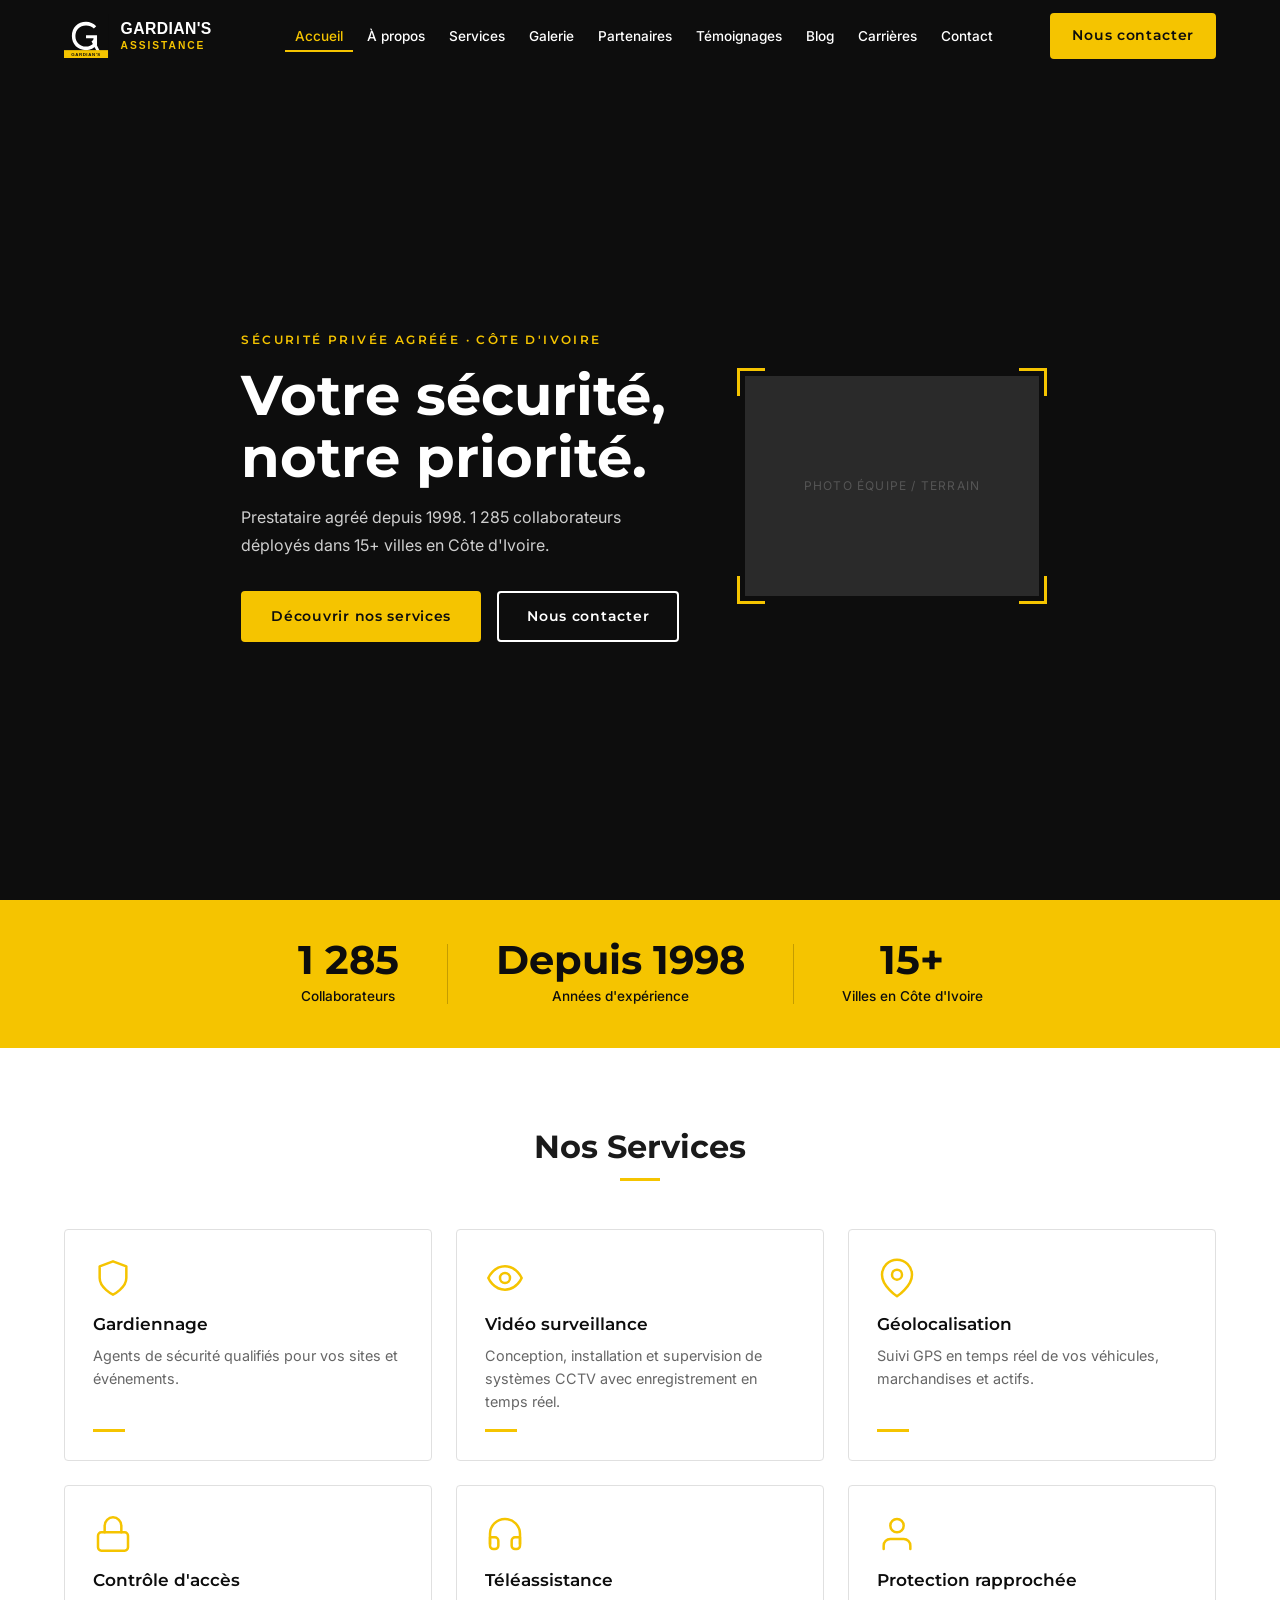
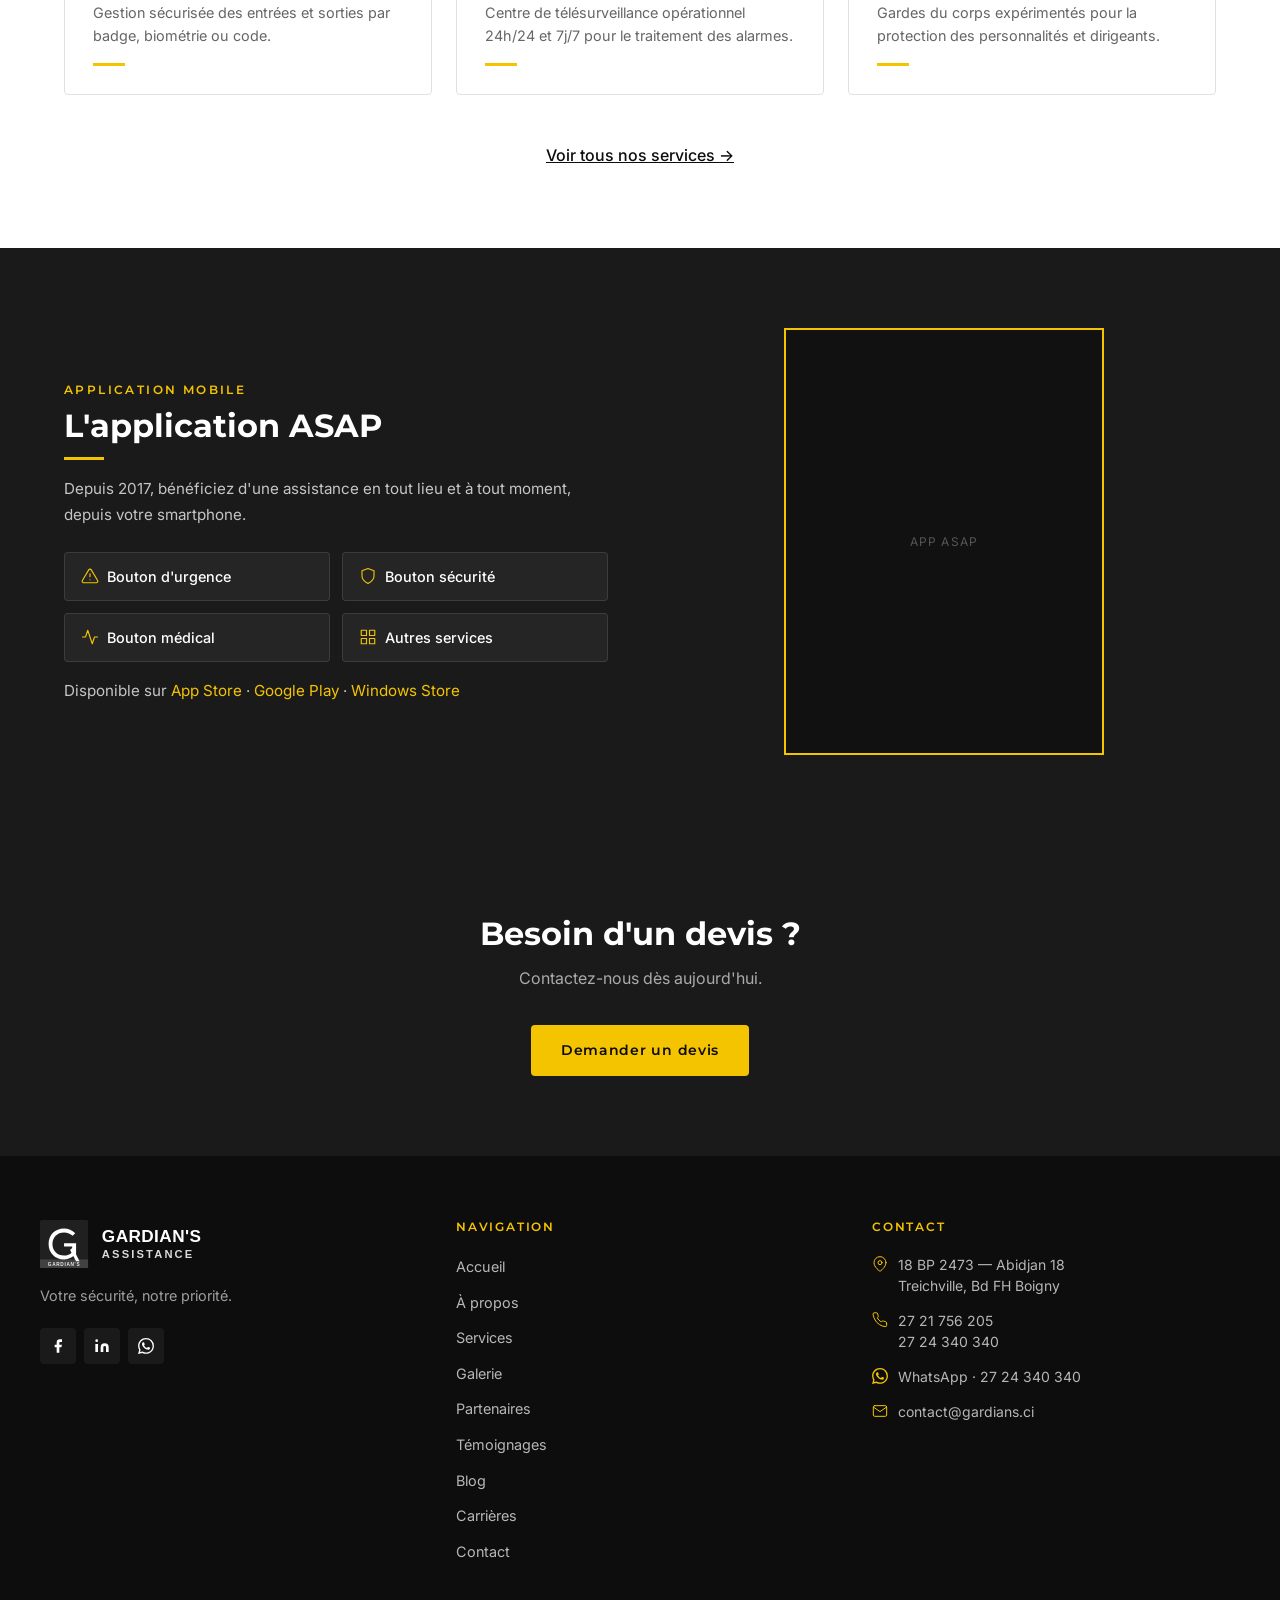
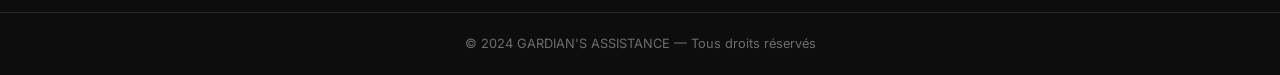
==== index.html @ d2e26247 "Initial build — site vitrine statique GARDIAN'S ASSISTANCE 10 pages HTML, 10 CSS, 3 JS, 2 SVG logos," ====
<!DOCTYPE html>
<html lang="fr">
<head>
  <meta charset="UTF-8">
  <meta name="viewport" content="width=device-width, initial-scale=1.0">
  <title>GARDIAN'S ASSISTANCE — Sécurité privée agréée en Côte d'Ivoire</title>
  <meta name="description" content="Prestataire de sécurité privée agréé depuis 1998. Gardiennage, vidéosurveillance, géolocalisation, contrôle d'accès. 1 285 agents dans 15+ villes.">
  <meta name="robots" content="index, follow">
  <meta name="author" content="GARDIAN'S ASSISTANCE">
  <meta name="theme-color" content="#0D0D0D">
  <link rel="canonical" href="https://gardians.ci/">
  <!-- Open Graph -->
  <meta property="og:type" content="website">
  <meta property="og:site_name" content="GARDIAN'S ASSISTANCE">
  <meta property="og:title" content="GARDIAN'S ASSISTANCE — Sécurité privée agréée en Côte d'Ivoire">
  <meta property="og:description" content="Prestataire de sécurité privée agréé depuis 1998. Gardiennage, vidéosurveillance, géolocalisation, contrôle d'accès. 1 285 agents dans 15+ villes.">
  <meta property="og:image" content="https://gardians.ci/images/og-image.jpg">
  <meta property="og:image:width" content="1200">
  <meta property="og:image:height" content="630">
  <meta property="og:locale" content="fr_CI">
  <meta property="og:url" content="https://gardians.ci/">
  <!-- Twitter Card -->
  <meta name="twitter:card" content="summary_large_image">
  <meta name="twitter:image" content="https://gardians.ci/images/og-image.jpg">
  <meta name="twitter:title" content="GARDIAN'S ASSISTANCE — Sécurité privée agréée en Côte d'Ivoire">
  <!-- Favicon -->
  <link rel="icon" type="image/svg+xml" href="images/logo/gardians-logo.svg">
  <!-- Google Fonts -->
  <link rel="preconnect" href="https://fonts.googleapis.com">
  <link rel="preconnect" href="https://fonts.gstatic.com" crossorigin>
  <link href="https://fonts.googleapis.com/css2?family=Montserrat:wght@600;700&family=Inter:wght@400;500&display=swap" rel="stylesheet">
  <!-- CSS -->
  <link rel="stylesheet" href="css/reset.css">
  <link rel="stylesheet" href="css/variables.css">
  <link rel="stylesheet" href="css/base.css">
  <link rel="stylesheet" href="css/components.css">
  <link rel="stylesheet" href="css/pages/home.css">
  <!-- Schema.org -->
  <script type="application/ld+json">
  {
    "@context": "https://schema.org",
    "@type": "LocalBusiness",
    "name": "GARDIAN'S ASSISTANCE",
    "description": "Prestataire de sécurité privée agréé en Côte d'Ivoire depuis 1998.",
    "url": "https://gardians.ci",
    "logo": "https://gardians.ci/images/logo/gardians-logo.svg",
    "foundingDate": "1998",
    "address": {
      "@type": "PostalAddress",
      "streetAddress": "Bd FH Boigny",
      "addressLocality": "Treichville, Abidjan",
      "addressRegion": "Abidjan",
      "postalCode": "18 BP 2473",
      "addressCountry": "CI"
    },
    "geo": {
      "@type": "GeoCoordinates",
      "latitude": 5.305833,
      "longitude": -4.016944
    },
    "telephone": ["+2252721756205", "+2252724340340"],
    "email": "contact@gardians.ci",
    "openingHoursSpecification": {
      "@type": "OpeningHoursSpecification",
      "dayOfWeek": ["Monday","Tuesday","Wednesday","Thursday","Friday","Saturday","Sunday"],
      "opens": "00:00",
      "closes": "23:59"
    },
    "numberOfEmployees": 1285,
    "areaServed": "Côte d'Ivoire"
  }
  </script>
</head>
<body>

  <!-- NAVIGATION -->
  <nav class="nav" id="main-nav" role="navigation" aria-label="Navigation principale">
    <div class="nav__container container">
      <a href="index.html" class="nav__brand">
        <img src="images/logo/gardians-logo.svg" alt="GARDIAN'S ASSISTANCE" class="nav__logo">
      </a>
      <button class="nav__toggle" id="nav-toggle" aria-label="Ouvrir le menu" aria-expanded="false" aria-controls="nav-menu">
        <span aria-hidden="true"></span>
        <span aria-hidden="true"></span>
        <span aria-hidden="true"></span>
      </button>
      <ul class="nav__menu" id="nav-menu" role="list">
        <li><a href="index.html">Accueil</a></li>
        <li><a href="a-propos.html">À propos</a></li>
        <li><a href="services.html">Services</a></li>
        <li><a href="galerie.html">Galerie</a></li>
        <li><a href="partenaires.html">Partenaires</a></li>
        <li><a href="temoignages.html">Témoignages</a></li>
        <li><a href="blog.html">Blog</a></li>
        <li><a href="carrieres.html">Carrières</a></li>
        <li><a href="contact.html">Contact</a></li>
      </ul>
      <a href="contact.html" class="btn btn--primary nav__cta">Nous contacter</a>
    </div>
  </nav>

  <main>

    <!-- HERO -->
    <section class="hero">
      <div class="container hero__inner">
        <!-- Left column -->
        <div class="hero__content">
          <span class="hero__badge">SÉCURITÉ PRIVÉE AGRÉÉE · CÔTE D'IVOIRE</span>
          <h1 class="hero__title">Votre sécurité,<br>notre priorité.</h1>
          <p class="hero__sub">Prestataire agréé depuis 1998. 1 285 collaborateurs déployés dans 15+ villes en Côte d'Ivoire.</p>
          <div class="hero__ctas">
            <a href="services.html" class="btn btn--primary">Découvrir nos services</a>
            <a href="contact.html" class="btn btn--outline">Nous contacter</a>
          </div>
        </div>
        <!-- Right column: image with L-corner frame -->
        <div class="hero__image-frame">
          <span class="corner-tr" aria-hidden="true"></span>
          <span class="corner-bl" aria-hidden="true"></span>
          <!-- AI-generated, to be reviewed by client -->
          <div class="hero__image-placeholder img-placeholder" role="img" aria-label="Photo équipe GARDIAN'S ASSISTANCE">PHOTO ÉQUIPE / TERRAIN</div>
        </div>
      </div>
    </section>

    <!-- STATS BAR -->
    <section class="stats-bar" aria-label="Chiffres clés">
      <div class="container stats-bar__inner">
        <div class="stat-item">
          <span class="stat-item__number">1 285</span>
          <span class="stat-item__label">Collaborateurs</span>
        </div>
        <div class="stat-item__separator" aria-hidden="true"></div>
        <div class="stat-item">
          <span class="stat-item__number">Depuis 1998</span>
          <span class="stat-item__label">Années d'expérience</span>
        </div>
        <div class="stat-item__separator" aria-hidden="true"></div>
        <div class="stat-item">
          <span class="stat-item__number">15+</span>
          <span class="stat-item__label">Villes en Côte d'Ivoire</span>
        </div>
      </div>
    </section>

    <!-- NOS SERVICES -->
    <section class="section-services">
      <div class="container">
        <div class="section-services__header">
          <h2>Nos Services</h2>
          <div class="section-underline section-underline--center" aria-hidden="true"></div>
        </div>
        <div class="services-grid">

          <article class="service-card">
            <div class="service-card__icon" aria-hidden="true">
              <svg viewBox="0 0 24 24" fill="none" stroke="currentColor" stroke-width="1.5" stroke-linecap="round" stroke-linejoin="round">
                <path d="M12 22s8-4 8-10V5l-8-3-8 3v7c0 6 8 10 8 10z"/>
              </svg>
            </div>
            <h3>Gardiennage</h3>
            <p>Agents de sécurité qualifiés pour vos sites et événements.</p>
            <div class="service-card__underline" aria-hidden="true"></div>
          </article>

          <article class="service-card">
            <div class="service-card__icon" aria-hidden="true">
              <svg viewBox="0 0 24 24" fill="none" stroke="currentColor" stroke-width="1.5" stroke-linecap="round" stroke-linejoin="round">
                <circle cx="12" cy="12" r="3"/>
                <path d="M2 12s3-7 10-7 10 7 10 7-3 7-10 7-10-7-10-7z"/>
              </svg>
            </div>
            <h3>Vidéo surveillance</h3>
            <p>Conception, installation et supervision de systèmes CCTV avec enregistrement en temps réel.</p>
            <div class="service-card__underline" aria-hidden="true"></div>
          </article>

          <article class="service-card">
            <div class="service-card__icon" aria-hidden="true">
              <svg viewBox="0 0 24 24" fill="none" stroke="currentColor" stroke-width="1.5" stroke-linecap="round" stroke-linejoin="round">
                <path d="M21 10c0 7-9 13-9 13s-9-6-9-13a9 9 0 1 1 18 0z"/>
                <circle cx="12" cy="10" r="3"/>
              </svg>
            </div>
            <h3>Géolocalisation</h3>
            <p>Suivi GPS en temps réel de vos véhicules, marchandises et actifs.</p>
            <div class="service-card__underline" aria-hidden="true"></div>
          </article>

          <article class="service-card">
            <div class="service-card__icon" aria-hidden="true">
              <svg viewBox="0 0 24 24" fill="none" stroke="currentColor" stroke-width="1.5" stroke-linecap="round" stroke-linejoin="round">
                <rect x="3" y="11" width="18" height="11" rx="2" ry="2"/>
                <path d="M7 11V7a5 5 0 0 1 10 0v4"/>
              </svg>
            </div>
            <h3>Contrôle d'accès</h3>
            <p>Gestion sécurisée des entrées et sorties par badge, biométrie ou code.</p>
            <div class="service-card__underline" aria-hidden="true"></div>
          </article>

          <article class="service-card">
            <div class="service-card__icon" aria-hidden="true">
              <svg viewBox="0 0 24 24" fill="none" stroke="currentColor" stroke-width="1.5" stroke-linecap="round" stroke-linejoin="round">
                <path d="M3 18v-6a9 9 0 0 1 18 0v6"/>
                <path d="M21 19a2 2 0 0 1-2 2h-1a2 2 0 0 1-2-2v-3a2 2 0 0 1 2-2h3zM3 19a2 2 0 0 0 2 2h1a2 2 0 0 0 2-2v-3a2 2 0 0 0-2-2H3z"/>
              </svg>
            </div>
            <h3>Téléassistance</h3>
            <p>Centre de télésurveillance opérationnel 24h/24 et 7j/7 pour le traitement des alarmes.</p>
            <div class="service-card__underline" aria-hidden="true"></div>
          </article>

          <article class="service-card">
            <div class="service-card__icon" aria-hidden="true">
              <svg viewBox="0 0 24 24" fill="none" stroke="currentColor" stroke-width="1.5" stroke-linecap="round" stroke-linejoin="round">
                <path d="M20 21v-2a4 4 0 0 0-4-4H8a4 4 0 0 0-4 4v2"/>
                <circle cx="12" cy="7" r="4"/>
              </svg>
            </div>
            <h3>Protection rapprochée</h3>
            <p>Gardes du corps expérimentés pour la protection des personnalités et dirigeants.</p>
            <div class="service-card__underline" aria-hidden="true"></div>
          </article>

        </div>
        <div class="text-center" style="margin-top: 48px;">
          <a href="services.html" class="link-arrow">Voir tous nos services →</a>
        </div>
      </div>
    </section>

    <!-- APPLICATION ASAP -->
    <section class="section-asap">
      <div class="container section-asap__inner">
        <!-- Left: content -->
        <div class="section-asap__content">
          <span class="section-label">APPLICATION MOBILE</span>
          <h2>L'application ASAP</h2>
          <div class="section-underline" aria-hidden="true"></div>
          <p>Depuis 2017, bénéficiez d'une assistance en tout lieu et à tout moment, depuis votre smartphone.</p>
          <div class="asap-features">
            <div class="asap-feature">
              <span class="asap-feature__icon" aria-hidden="true">
                <svg viewBox="0 0 24 24" fill="none" stroke="currentColor" stroke-width="1.5" stroke-linecap="round" stroke-linejoin="round"><path d="M10.29 3.86L1.82 18a2 2 0 0 0 1.71 3h16.94a2 2 0 0 0 1.71-3L13.71 3.86a2 2 0 0 0-3.42 0z"/><line x1="12" y1="9" x2="12" y2="13"/><line x1="12" y1="17" x2="12.01" y2="17"/></svg>
              </span>
              Bouton d'urgence
            </div>
            <div class="asap-feature">
              <span class="asap-feature__icon" aria-hidden="true">
                <svg viewBox="0 0 24 24" fill="none" stroke="currentColor" stroke-width="1.5" stroke-linecap="round" stroke-linejoin="round"><path d="M12 22s8-4 8-10V5l-8-3-8 3v7c0 6 8 10 8 10z"/></svg>
              </span>
              Bouton sécurité
            </div>
            <div class="asap-feature">
              <span class="asap-feature__icon" aria-hidden="true">
                <svg viewBox="0 0 24 24" fill="none" stroke="currentColor" stroke-width="1.5" stroke-linecap="round" stroke-linejoin="round"><polyline points="22 12 18 12 15 21 9 3 6 12 2 12"/></svg>
              </span>
              Bouton médical
            </div>
            <div class="asap-feature">
              <span class="asap-feature__icon" aria-hidden="true">
                <svg viewBox="0 0 24 24" fill="none" stroke="currentColor" stroke-width="1.5" stroke-linecap="round" stroke-linejoin="round"><rect x="3" y="3" width="7" height="7"/><rect x="14" y="3" width="7" height="7"/><rect x="14" y="14" width="7" height="7"/><rect x="3" y="14" width="7" height="7"/></svg>
              </span>
              Autres services
            </div>
          </div>
          <!-- TODO: URLs App Store / Google Play / Windows Store à fournir -->
          <p class="asap-stores">
            Disponible sur
            <a href="#">App Store</a> ·
            <a href="#">Google Play</a> ·
            <a href="#">Windows Store</a>
          </p>
        </div>
        <!-- Right: image -->
        <div class="asap-image-wrapper">
          <!-- AI-generated, to be reviewed by client -->
          <div class="asap-image-placeholder" role="img" aria-label="Application mobile ASAP">APP ASAP</div>
        </div>
      </div>
    </section>

    <!-- CTA BANNER -->
    <section class="cta-banner">
      <div class="container cta-banner__content">
        <h2>Besoin d'un devis ?</h2>
        <p>Contactez-nous dès aujourd'hui.</p>
        <a href="contact.html" class="btn btn--primary">Demander un devis</a>
      </div>
    </section>

  </main>

  <!-- FOOTER -->
  <footer class="footer">
    <div class="footer__main container">
      <!-- Col 1: Brand -->
      <div class="footer__brand">
        <img src="images/logo/gardians-logo-white.svg" alt="GARDIAN'S ASSISTANCE" loading="lazy">
        <p>Votre sécurité, notre priorité.</p>
        <!-- TODO: URLs Facebook et LinkedIn à fournir — actuellement href="#" -->
        <div class="footer__socials">
          <a href="https://www.facebook.com/gardiansassistance.officiel/" aria-label="Facebook" class="footer__social-link" target="_blank" rel="noopener noreferrer">
            <svg width="16" height="16" viewBox="0 0 24 24" fill="currentColor" aria-hidden="true"><path d="M18 2h-3a5 5 0 0 0-5 5v3H7v4h3v8h4v-8h3l1-4h-4V7a1 1 0 0 1 1-1h3z"/></svg>
          </a>
          <a href="https://www.linkedin.com/company/gardian-s-assistance/" aria-label="LinkedIn" class="footer__social-link" target="_blank" rel="noopener noreferrer">
            <svg width="16" height="16" viewBox="0 0 24 24" fill="currentColor" aria-hidden="true"><path d="M16 8a6 6 0 0 1 6 6v7h-4v-7a2 2 0 0 0-2-2 2 2 0 0 0-2 2v7h-4v-7a6 6 0 0 1 6-6zM2 9h4v12H2z"/><circle cx="4" cy="4" r="2"/></svg>
          </a>
          <a href="https://wa.me/2252724340340" aria-label="WhatsApp" class="footer__social-link">
            <svg width="16" height="16" viewBox="0 0 24 24" fill="currentColor" aria-hidden="true"><path d="M17.472 14.382c-.297-.149-1.758-.867-2.03-.967-.273-.099-.471-.148-.67.15-.197.297-.767.966-.94 1.164-.173.199-.347.223-.644.075-.297-.15-1.255-.463-2.39-1.475-.883-.788-1.48-1.761-1.653-2.059-.173-.297-.018-.458.13-.606.134-.133.298-.347.446-.52.149-.174.198-.298.298-.497.099-.198.05-.371-.025-.52-.075-.149-.669-1.612-.916-2.207-.242-.579-.487-.5-.669-.51-.173-.008-.371-.01-.57-.01-.198 0-.52.074-.792.372-.272.297-1.04 1.016-1.04 2.479 0 1.462 1.065 2.875 1.213 3.074.149.198 2.096 3.2 5.077 4.487.709.306 1.262.489 1.694.625.712.227 1.36.195 1.871.118.571-.085 1.758-.719 2.006-1.413.248-.694.248-1.289.173-1.413-.074-.124-.272-.198-.57-.347m-5.421 7.403h-.004a9.87 9.87 0 0 1-5.031-1.378l-.361-.214-3.741.982.998-3.648-.235-.374a9.86 9.86 0 0 1-1.51-5.26c.001-5.45 4.436-9.884 9.888-9.884 2.64 0 5.122 1.03 6.988 2.898a9.825 9.825 0 0 1 2.893 6.994c-.003 5.45-4.437 9.884-9.885 9.884m8.413-18.297A11.815 11.815 0 0 0 12.05 0C5.495 0 .16 5.335.157 11.892c0 2.096.547 4.142 1.588 5.945L.057 24l6.305-1.654a11.882 11.882 0 0 0 5.683 1.448h.005c6.554 0 11.89-5.335 11.893-11.893a11.821 11.821 0 0 0-3.48-8.413z"/></svg>
          </a>
        </div>
      </div>

      <!-- Col 2: Navigation -->
      <nav class="footer__nav" aria-label="Navigation footer">
        <h3 class="footer__heading">NAVIGATION</h3>
        <ul role="list">
          <li><a href="index.html">Accueil</a></li>
          <li><a href="a-propos.html">À propos</a></li>
          <li><a href="services.html">Services</a></li>
          <li><a href="galerie.html">Galerie</a></li>
          <li><a href="partenaires.html">Partenaires</a></li>
          <li><a href="temoignages.html">Témoignages</a></li>
          <li><a href="blog.html">Blog</a></li>
          <li><a href="carrieres.html">Carrières</a></li>
          <li><a href="contact.html">Contact</a></li>
        </ul>
      </nav>

      <!-- Col 3: Contact -->
      <div class="footer__contact">
        <h3 class="footer__heading">CONTACT</h3>
        <ul role="list">
          <li>
            <svg viewBox="0 0 24 24" fill="none" stroke="currentColor" stroke-width="1.5" stroke-linecap="round" stroke-linejoin="round" aria-hidden="true"><path d="M21 10c0 7-9 13-9 13s-9-6-9-13a9 9 0 1 1 18 0z"/><circle cx="12" cy="10" r="3"/></svg>
            <span>18 BP 2473 — Abidjan 18<br>Treichville, Bd FH Boigny</span>
          </li>
          <li>
            <svg viewBox="0 0 24 24" fill="none" stroke="currentColor" stroke-width="1.5" stroke-linecap="round" stroke-linejoin="round" aria-hidden="true"><path d="M22 16.92v3a2 2 0 0 1-2.18 2 19.79 19.79 0 0 1-8.63-3.07A19.5 19.5 0 0 1 4.69 12 19.79 19.79 0 0 1 1.61 3.41 2 2 0 0 1 3.6 1.21h3a2 2 0 0 1 2 1.72 12.84 12.84 0 0 0 .7 2.81 2 2 0 0 1-.45 2.11L7.91 8.91a16 16 0 0 0 6 6l.92-.92a2 2 0 0 1 2.11-.45 12.84 12.84 0 0 0 2.81.7A2 2 0 0 1 21.72 16.92z"/></svg>
            <span><a href="tel:+2252721756205">27 21 756 205</a><br><a href="tel:+2252724340340">27 24 340 340</a></span>
          </li>
          <li>
            <svg viewBox="0 0 24 24" fill="currentColor" aria-hidden="true"><path d="M17.472 14.382c-.297-.149-1.758-.867-2.03-.967-.273-.099-.471-.148-.67.15-.197.297-.767.966-.94 1.164-.173.199-.347.223-.644.075-.297-.15-1.255-.463-2.39-1.475-.883-.788-1.48-1.761-1.653-2.059-.173-.297-.018-.458.13-.606.134-.133.298-.347.446-.52.149-.174.198-.298.298-.497.099-.198.05-.371-.025-.52-.075-.149-.669-1.612-.916-2.207-.242-.579-.487-.5-.669-.51-.173-.008-.371-.01-.57-.01-.198 0-.52.074-.792.372-.272.297-1.04 1.016-1.04 2.479 0 1.462 1.065 2.875 1.213 3.074.149.198 2.096 3.2 5.077 4.487.709.306 1.262.489 1.694.625.712.227 1.36.195 1.871.118.571-.085 1.758-.719 2.006-1.413.248-.694.248-1.289.173-1.413-.074-.124-.272-.198-.57-.347m-5.421 7.403h-.004a9.87 9.87 0 0 1-5.031-1.378l-.361-.214-3.741.982.998-3.648-.235-.374a9.86 9.86 0 0 1-1.51-5.26c.001-5.45 4.436-9.884 9.888-9.884 2.64 0 5.122 1.03 6.988 2.898a9.825 9.825 0 0 1 2.893 6.994c-.003 5.45-4.437 9.884-9.885 9.884m8.413-18.297A11.815 11.815 0 0 0 12.05 0C5.495 0 .16 5.335.157 11.892c0 2.096.547 4.142 1.588 5.945L.057 24l6.305-1.654a11.882 11.882 0 0 0 5.683 1.448h.005c6.554 0 11.89-5.335 11.893-11.893a11.821 11.821 0 0 0-3.48-8.413z"/></svg>
            <span><a href="https://wa.me/2252724340340">WhatsApp · 27 24 340 340</a></span>
          </li>
          <li>
            <svg viewBox="0 0 24 24" fill="none" stroke="currentColor" stroke-width="1.5" stroke-linecap="round" stroke-linejoin="round" aria-hidden="true"><path d="M4 4h16c1.1 0 2 .9 2 2v12c0 1.1-.9 2-2 2H4c-1.1 0-2-.9-2-2V6c0-1.1.9-2 2-2z"/><polyline points="22,6 12,13 2,6"/></svg>
            <span><a href="mailto:contact@gardians.ci">contact@gardians.ci</a></span>
          </li>
        </ul>
      </div>
    </div>
    <div class="footer__bottom">
      <p>© 2024 GARDIAN'S ASSISTANCE — Tous droits réservés</p>
    </div>
  </footer>

  <script src="js/nav.js"></script>
</body>
</html>
---- css/variables.css ----
:root {
  /* Colors */
  --color-black:      #0D0D0D;
  --color-dark:       #1A1A1A;
  --color-yellow:     #F5C400;
  --color-white:      #FFFFFF;
  --color-gray-light: #F5F5F5;
  --color-gray-mid:   #E0E0E0;
  --color-text-body:  #1A1A1A;
  --color-text-muted: #666666;

  /* Typography */
  --font-heading: 'Montserrat', sans-serif;
  --font-body:    'Inter', sans-serif;

  /* Spacing & layout */
  --radius:          4px;
  --transition:      0.2s ease;
  --underline-yellow: 3px solid var(--color-yellow);
  --spacing-section: 80px;
  --container-max:   1200px;
  --container-pad:   24px;

  /* Breakpoints (reference only — use in media queries) */
  --bp-sm: 480px;
  --bp-md: 768px;
  --bp-lg: 1024px;
  --bp-xl: 1280px;
}
---- css/base.css ----
/* Base — typography, global elements, utilities */

html {
  scroll-behavior: smooth;
}

body {
  font-family: var(--font-body);
  font-size: 16px;
  color: var(--color-text-body);
  background: var(--color-white);
  line-height: 1.6;
  -webkit-font-smoothing: antialiased;
  -moz-osx-font-smoothing: grayscale;
}

/* Container */
.container {
  max-width: var(--container-max);
  margin-left: auto;
  margin-right: auto;
  padding-left: var(--container-pad);
  padding-right: var(--container-pad);
}

/* Headings */
h1, h2, h3, h4, h5, h6 {
  font-family: var(--font-heading);
  line-height: 1.2;
  color: var(--color-text-body);
}

h1 { font-size: 2.5rem; font-weight: 700; }
h2 { font-size: 2rem;   font-weight: 700; }
h3 { font-size: 1.25rem; font-weight: 600; }
h4 { font-size: 1rem;   font-weight: 600; }

p { line-height: 1.7; }

strong { font-weight: 600; }

/* Section underline decorator */
.section-underline {
  width: 40px;
  height: 3px;
  background: var(--color-yellow);
  margin-top: 12px;
}

.section-underline--center {
  margin-left: auto;
  margin-right: auto;
}

/* Section label (badge text above H2) */
.section-label {
  color: var(--color-yellow);
  font-family: var(--font-heading);
  font-weight: 600;
  font-size: 0.75rem;
  letter-spacing: 0.2em;
  text-transform: uppercase;
  display: block;
  margin-bottom: 8px;
}

/* Utility: text alignment */
.text-center { text-align: center; }

/* Utility: visually hidden */
.sr-only {
  position: absolute;
  width: 1px;
  height: 1px;
  padding: 0;
  margin: -1px;
  overflow: hidden;
  clip: rect(0, 0, 0, 0);
  white-space: nowrap;
  border: 0;
}

/* Focus ring */
:focus-visible {
  outline: 2px solid var(--color-yellow);
  outline-offset: 2px;
}

/* Link arrow utility */
.link-arrow {
  font-family: var(--font-body);
  font-weight: 500;
  color: var(--color-black);
  text-decoration: underline;
  transition: color var(--transition);
  display: inline-block;
}

.link-arrow:hover { color: var(--color-yellow); }

/* Image placeholder */
.img-placeholder {
  background: var(--color-dark);
  display: flex;
  align-items: center;
  justify-content: center;
  color: #555;
  font-family: var(--font-body);
  font-size: 0.75rem;
  letter-spacing: 0.1em;
  text-transform: uppercase;
  width: 100%;
}

/* Breadcrumb */
.breadcrumb {
  display: flex;
  align-items: center;
  gap: 6px;
  font-size: 0.85rem;
  margin-bottom: 20px;
  flex-wrap: wrap;
}

.breadcrumb a {
  color: var(--color-yellow);
  transition: opacity var(--transition);
}

.breadcrumb a:hover { opacity: 0.8; }

.breadcrumb span[aria-current="page"] {
  color: var(--color-white);
}

.breadcrumb span[aria-hidden="true"] {
  color: var(--color-text-muted);
}
---- css/components.css ----
/* Components — nav, footer, buttons, cards, forms, page-hero, CTA banner */

/* ============================================================
   BUTTONS
   ============================================================ */
.btn {
  display: inline-block;
  font-family: var(--font-heading);
  font-weight: 600;
  font-size: 0.9rem;
  letter-spacing: 0.05em;
  padding: 12px 28px;
  border-radius: var(--radius);
  transition: var(--transition);
  cursor: pointer;
  text-decoration: none;
  border: 2px solid transparent;
  text-align: center;
}

.btn--primary {
  background: var(--color-yellow);
  color: var(--color-black);
  border-color: var(--color-yellow);
}

.btn--primary:hover {
  background: #D4AA00;
  border-color: #D4AA00;
}

.btn--outline {
  background: transparent;
  color: var(--color-white);
  border-color: var(--color-white);
}

.btn--outline:hover {
  background: var(--color-white);
  color: var(--color-black);
}

.btn--full {
  width: 100%;
  display: block;
}

/* ============================================================
   NAVIGATION
   ============================================================ */
.nav {
  position: fixed;
  top: 0;
  left: 0;
  right: 0;
  z-index: 1000;
  background: transparent;
  transition: background var(--transition), box-shadow var(--transition);
}

.nav--scrolled {
  background: var(--color-black);
  box-shadow: 0 2px 12px rgba(0, 0, 0, 0.4);
}

.nav__container {
  display: flex;
  align-items: center;
  justify-content: space-between;
  height: 72px;
  gap: 24px;
}

.nav__brand {
  flex-shrink: 0;
  display: flex;
  align-items: center;
}

.nav__logo {
  height: 44px;
  width: auto;
}

.nav__menu {
  display: flex;
  align-items: center;
  gap: 4px;
  flex: 1;
  justify-content: center;
}

.nav__menu li a {
  font-family: var(--font-body);
  font-size: 0.85rem;
  font-weight: 500;
  color: var(--color-white);
  padding: 6px 10px;
  border-bottom: 2px solid transparent;
  transition: color var(--transition), border-color var(--transition);
  white-space: nowrap;
}

.nav__menu li a:hover,
.nav__menu li a.active {
  color: var(--color-yellow);
  border-bottom-color: var(--color-yellow);
}

.nav__cta {
  flex-shrink: 0;
  font-size: 0.85rem;
  padding: 10px 20px;
}

/* Hamburger toggle */
.nav__toggle {
  display: none;
  flex-direction: column;
  justify-content: center;
  align-items: center;
  gap: 5px;
  width: 40px;
  height: 40px;
  background: transparent;
  border: none;
  cursor: pointer;
  padding: 4px;
}

.nav__toggle span {
  display: block;
  width: 24px;
  height: 2px;
  background: var(--color-white);
  border-radius: 2px;
  transition: transform var(--transition), opacity var(--transition);
}

.nav__toggle[aria-expanded="true"] span:nth-child(1) {
  transform: translateY(7px) rotate(45deg);
}

.nav__toggle[aria-expanded="true"] span:nth-child(2) {
  opacity: 0;
}

.nav__toggle[aria-expanded="true"] span:nth-child(3) {
  transform: translateY(-7px) rotate(-45deg);
}

/* Mobile nav */
@media (max-width: 767px) {
  .nav__toggle { display: flex; }

  .nav__menu {
    position: fixed;
    top: 72px;
    left: 0;
    right: 0;
    bottom: 0;
    background: var(--color-black);
    flex-direction: column;
    align-items: flex-start;
    justify-content: flex-start;
    padding: 32px 24px;
    gap: 0;
    transform: translateX(-100%);
    transition: transform 0.3s ease;
    overflow-y: auto;
  }

  .nav__menu--open {
    transform: translateX(0);
  }

  .nav__menu li {
    width: 100%;
    border-bottom: 1px solid #222;
  }

  .nav__menu li a {
    display: block;
    padding: 16px 0;
    font-size: 1rem;
    border-bottom: none;
  }

  .nav__cta { display: none; }
}

@media (min-width: 768px) and (max-width: 1100px) {
  .nav__menu li a { font-size: 0.78rem; padding: 6px 7px; }
  .nav__cta { font-size: 0.78rem; padding: 9px 14px; }
}

/* ============================================================
   FOOTER
   ============================================================ */
.footer {
  background: var(--color-black);
  color: var(--color-white);
}

.footer__main {
  display: grid;
  grid-template-columns: 1fr 1fr 1fr;
  gap: 48px;
  padding: 64px 0 48px;
}

.footer__brand img {
  height: 48px;
  width: auto;
  margin-bottom: 16px;
}

.footer__brand p {
  color: rgba(255, 255, 255, 0.6);
  font-size: 0.9rem;
  margin-bottom: 20px;
}

.footer__socials {
  display: flex;
  gap: 8px;
}

.footer__social-link {
  display: flex;
  align-items: center;
  justify-content: center;
  width: 36px;
  height: 36px;
  background: #1A1A1A;
  border-radius: var(--radius);
  color: var(--color-white);
  transition: background var(--transition);
  flex-shrink: 0;
}

.footer__social-link:hover { background: var(--color-yellow); color: var(--color-black); }

.footer__heading {
  font-family: var(--font-heading);
  font-size: 0.75rem;
  font-weight: 600;
  letter-spacing: 0.15em;
  text-transform: uppercase;
  color: var(--color-yellow);
  margin-bottom: 20px;
}

.footer__nav ul {
  display: flex;
  flex-direction: column;
  gap: 10px;
}

.footer__nav ul li a {
  color: rgba(255, 255, 255, 0.7);
  font-size: 0.9rem;
  transition: color var(--transition);
}

.footer__nav ul li a:hover { color: var(--color-yellow); }

.footer__contact ul {
  display: flex;
  flex-direction: column;
  gap: 14px;
}

.footer__contact ul li {
  color: rgba(255, 255, 255, 0.7);
  font-size: 0.875rem;
  line-height: 1.5;
  display: flex;
  align-items: flex-start;
  gap: 10px;
}

.footer__contact ul li svg {
  width: 16px;
  height: 16px;
  flex-shrink: 0;
  margin-top: 2px;
  color: var(--color-yellow);
}

.footer__contact ul li a {
  color: rgba(255, 255, 255, 0.7);
  transition: color var(--transition);
}

.footer__contact ul li a:hover { color: var(--color-yellow); }

.footer__bottom {
  border-top: 1px solid #2A2A2A;
  padding: 20px 0;
  text-align: center;
}

.footer__bottom p {
  color: rgba(255, 255, 255, 0.4);
  font-size: 0.8rem;
}

@media (max-width: 767px) {
  .footer__main {
    grid-template-columns: 1fr;
    gap: 40px;
    padding: 48px 0 32px;
  }
}

@media (min-width: 768px) and (max-width: 1023px) {
  .footer__main {
    grid-template-columns: 1fr 1fr;
    gap: 32px;
  }
}

/* ============================================================
   PAGE HERO (internal pages)
   ============================================================ */
.page-hero {
  background: var(--color-black);
  padding: 120px 0 60px;
  color: var(--color-white);
}

.page-hero h1 {
  color: var(--color-white);
  font-size: 2.75rem;
  font-weight: 700;
}

/* ============================================================
   CTA BANNER
   ============================================================ */
.cta-banner {
  background: var(--color-dark);
  padding: var(--spacing-section) 0;
  text-align: center;
}

.cta-banner__content {
  max-width: 680px;
  margin: 0 auto;
}

.cta-banner h2 {
  color: var(--color-white);
  font-size: 2rem;
  font-weight: 700;
  margin-bottom: 12px;
}

.cta-banner p {
  color: #AAAAAA;
  font-size: 1rem;
  margin-bottom: 32px;
}

/* ============================================================
   SERVICE CARDS
   ============================================================ */
.services-grid {
  display: grid;
  grid-template-columns: repeat(3, 1fr);
  gap: 24px;
}

@media (max-width: 599px) {
  .services-grid { grid-template-columns: 1fr; }
}

@media (min-width: 600px) and (max-width: 1023px) {
  .services-grid { grid-template-columns: repeat(2, 1fr); }
}

.service-card {
  background: var(--color-white);
  border: 1px solid var(--color-gray-mid);
  padding: 28px;
  border-radius: var(--radius);
  display: flex;
  flex-direction: column;
  transition: box-shadow var(--transition), transform var(--transition);
}

.service-card:hover {
  box-shadow: 0 4px 16px rgba(0, 0, 0, 0.1);
  transform: translateY(-2px);
}

.service-card__icon {
  width: 40px;
  height: 40px;
  color: var(--color-yellow);
  margin-bottom: 16px;
  flex-shrink: 0;
}

.service-card__icon svg {
  width: 40px;
  height: 40px;
}

.service-card h3 {
  font-family: var(--font-heading);
  font-weight: 600;
  font-size: 1.05rem;
  color: var(--color-black);
  margin-bottom: 10px;
}

.service-card p {
  font-size: 0.9rem;
  color: var(--color-text-muted);
  flex: 1;
  line-height: 1.6;
}

.service-card__underline {
  width: 32px;
  height: 3px;
  background: var(--color-yellow);
  margin-top: 16px;
}

/* ============================================================
   TESTIMONIAL CARDS
   ============================================================ */
.testimonials-grid {
  display: grid;
  grid-template-columns: repeat(3, 1fr);
  gap: 24px;
}

@media (max-width: 599px) {
  .testimonials-grid { grid-template-columns: 1fr; }
}

@media (min-width: 600px) and (max-width: 1023px) {
  .testimonials-grid { grid-template-columns: repeat(2, 1fr); }
}

.testimonial-card {
  border: 1px solid var(--color-gray-mid);
  padding: 28px;
  border-radius: var(--radius);
  display: flex;
  flex-direction: column;
}

.testimonial-card__quote {
  color: var(--color-yellow);
  font-size: 3rem;
  font-family: var(--font-heading);
  font-weight: 700;
  line-height: 0.8;
  margin-bottom: 16px;
}

.testimonial-card__text {
  font-family: var(--font-body);
  font-size: 0.9rem;
  color: var(--color-text-body);
  flex: 1;
  line-height: 1.6;
}

.testimonial-card__divider {
  border: none;
  border-top: 1px solid var(--color-gray-mid);
  margin: 20px 0;
}

.testimonial-card__name {
  font-family: var(--font-heading);
  font-weight: 600;
  font-size: 0.9rem;
  color: var(--color-black);
}

.testimonial-card__role {
  font-family: var(--font-body);
  font-size: 0.8rem;
  color: var(--color-yellow);
  margin-top: 2px;
}

/* ============================================================
   FORM ELEMENTS
   ============================================================ */
.form-row {
  display: grid;
  grid-template-columns: 1fr 1fr;
  gap: 16px;
  margin-bottom: 16px;
}

@media (max-width: 599px) {
  .form-row { grid-template-columns: 1fr; }
}

.form-group {
  display: flex;
  flex-direction: column;
  gap: 6px;
  margin-bottom: 16px;
}

.form-group label {
  font-family: var(--font-body);
  font-size: 0.85rem;
  font-weight: 500;
  color: var(--color-text-body);
}

.form-group input,
.form-group select,
.form-group textarea {
  border: 1px solid var(--color-gray-mid);
  border-radius: var(--radius);
  padding: 10px 14px;
  font-family: var(--font-body);
  font-size: 0.9rem;
  color: var(--color-text-body);
  background: var(--color-white);
  transition: border-color var(--transition);
  width: 100%;
}

.form-group input:focus,
.form-group select:focus,
.form-group textarea:focus {
  outline: none;
  border-color: var(--color-yellow);
}

.form-group input.error,
.form-group textarea.error {
  border-color: #D32F2F;
}

.form-group .form-error {
  font-size: 0.78rem;
  color: #D32F2F;
  margin-top: 2px;
}

.form-group--full {
  grid-column: 1 / -1;
}

.form-status {
  margin-top: 16px;
  padding: 12px 16px;
  border-radius: var(--radius);
  font-size: 0.9rem;
  display: none;
}

.form-status--success {
  display: block;
  background: #E8F5E9;
  color: #2E7D32;
  border: 1px solid #A5D6A7;
}

.form-status--error {
  display: block;
  background: #FFEBEE;
  color: #C62828;
  border: 1px solid #EF9A9A;
}
---- css/pages/home.css ----
/* Home page styles */

/* ============================================================
   HERO
   ============================================================ */
.hero {
  background: var(--color-black);
  min-height: 100vh;
  display: flex;
  align-items: center;
  padding-top: 72px;
}

.hero__inner {
  display: grid;
  grid-template-columns: 60fr 40fr;
  gap: 64px;
  align-items: center;
  padding: 80px 0;
}

.hero__badge {
  display: block;
  color: var(--color-yellow);
  font-family: var(--font-heading);
  font-weight: 600;
  font-size: 0.75rem;
  letter-spacing: 0.2em;
  text-transform: uppercase;
  margin-bottom: 16px;
}

.hero__title {
  font-family: var(--font-heading);
  font-weight: 700;
  font-size: 3.5rem;
  color: var(--color-white);
  line-height: 1.1;
}

.hero__sub {
  font-family: var(--font-body);
  font-size: 1rem;
  color: rgba(255, 255, 255, 0.8);
  max-width: 440px;
  margin-top: 16px;
  line-height: 1.7;
}

.hero__ctas {
  display: flex;
  gap: 16px;
  margin-top: 32px;
  flex-wrap: wrap;
}

/* Hero image frame with L-shaped yellow corners */
.hero__image-frame {
  position: relative;
}

.hero__image-frame::before,
.hero__image-frame::after {
  content: '';
  position: absolute;
  width: 28px;
  height: 28px;
  z-index: 1;
}

.hero__image-frame::before {
  top: -8px;
  left: -8px;
  border-top: 3px solid var(--color-yellow);
  border-left: 3px solid var(--color-yellow);
}

.hero__image-frame::after {
  bottom: -8px;
  right: -8px;
  border-bottom: 3px solid var(--color-yellow);
  border-right: 3px solid var(--color-yellow);
}

.hero__image-frame .corner-tr,
.hero__image-frame .corner-bl {
  position: absolute;
  width: 28px;
  height: 28px;
  z-index: 1;
}

.hero__image-frame .corner-tr {
  top: -8px;
  right: -8px;
  border-top: 3px solid var(--color-yellow);
  border-right: 3px solid var(--color-yellow);
}

.hero__image-frame .corner-bl {
  bottom: -8px;
  left: -8px;
  border-bottom: 3px solid var(--color-yellow);
  border-left: 3px solid var(--color-yellow);
}

.hero__image-placeholder {
  background: #2A2A2A;
  aspect-ratio: 4 / 3;
  display: flex;
  align-items: center;
  justify-content: center;
  color: #555;
  font-size: 0.75rem;
  letter-spacing: 0.1em;
  text-transform: uppercase;
  font-family: var(--font-body);
}

/* ============================================================
   STATS BAR
   ============================================================ */
.stats-bar {
  background: var(--color-yellow);
  padding: 40px 0;
}

.stats-bar__inner {
  display: flex;
  justify-content: center;
  align-items: center;
  gap: 48px;
  flex-wrap: wrap;
}

.stat-item {
  text-align: center;
  display: flex;
  flex-direction: column;
  align-items: center;
  gap: 6px;
}

.stat-item__number {
  font-family: var(--font-heading);
  font-weight: 700;
  font-size: 2.5rem;
  color: var(--color-black);
  line-height: 1;
}

.stat-item__label {
  font-family: var(--font-body);
  font-weight: 500;
  font-size: 0.85rem;
  color: var(--color-black);
}

.stat-item__separator {
  width: 1px;
  height: 60px;
  background: rgba(0, 0, 0, 0.2);
  flex-shrink: 0;
}

/* ============================================================
   SERVICES SECTION (home preview)
   ============================================================ */
.section-services {
  background: var(--color-white);
  padding: var(--spacing-section) 0;
}

.section-services__header {
  text-align: center;
  margin-bottom: 48px;
}

.section-services__header h2 {
  color: var(--color-text-body);
}

/* ============================================================
   ASAP SECTION
   ============================================================ */
.section-asap {
  background: var(--color-dark);
  padding: var(--spacing-section) 0;
}

.section-asap__inner {
  display: grid;
  grid-template-columns: 1fr 1fr;
  gap: 64px;
  align-items: center;
}

.section-asap__content h2 {
  color: var(--color-white);
  margin-bottom: 8px;
}

.section-asap__content p {
  color: rgba(255, 255, 255, 0.75);
  margin-top: 16px;
  font-size: 0.95rem;
}

.asap-features {
  display: grid;
  grid-template-columns: 1fr 1fr;
  gap: 12px;
  margin-top: 24px;
}

.asap-feature {
  background: rgba(255, 255, 255, 0.05);
  border: 1px solid rgba(255, 255, 255, 0.1);
  padding: 12px 16px;
  border-radius: var(--radius);
  color: var(--color-white);
  font-family: var(--font-body);
  font-weight: 500;
  font-size: 0.9rem;
  display: flex;
  align-items: center;
  gap: 8px;
}

.asap-feature__icon {
  color: var(--color-yellow);
  width: 18px;
  height: 18px;
  flex-shrink: 0;
  display: flex;
  align-items: center;
}

.asap-feature__icon svg {
  width: 18px;
  height: 18px;
}

.asap-stores {
  color: rgba(255, 255, 255, 0.6);
  font-size: 0.85rem;
  margin-top: 20px;
}

.asap-stores a {
  color: var(--color-yellow);
  transition: text-decoration var(--transition);
}

.asap-stores a:hover { text-decoration: underline; }

.asap-image-wrapper {
  display: flex;
  justify-content: center;
}

.asap-image-placeholder {
  border: 2px solid var(--color-yellow);
  background: #111;
  aspect-ratio: 3 / 4;
  width: 100%;
  max-width: 320px;
  display: flex;
  align-items: center;
  justify-content: center;
  color: #555;
  font-size: 0.75rem;
  letter-spacing: 0.1em;
  text-transform: uppercase;
  font-family: var(--font-body);
}

/* Responsive home */
@media (max-width: 767px) {
  .hero__inner {
    grid-template-columns: 1fr;
    gap: 40px;
    padding: 60px 0 40px;
  }

  .hero__title { font-size: 2.25rem; }

  .stat-item__separator { display: none; }

  .stats-bar__inner {
    flex-direction: column;
    gap: 24px;
  }

  .section-asap__inner {
    grid-template-columns: 1fr;
    gap: 40px;
  }

  .asap-image-wrapper { order: 2; }
}

@media (min-width: 768px) and (max-width: 1023px) {
  .hero__inner { gap: 40px; }
  .hero__title { font-size: 2.75rem; }
  .section-asap__inner { gap: 40px; }
}
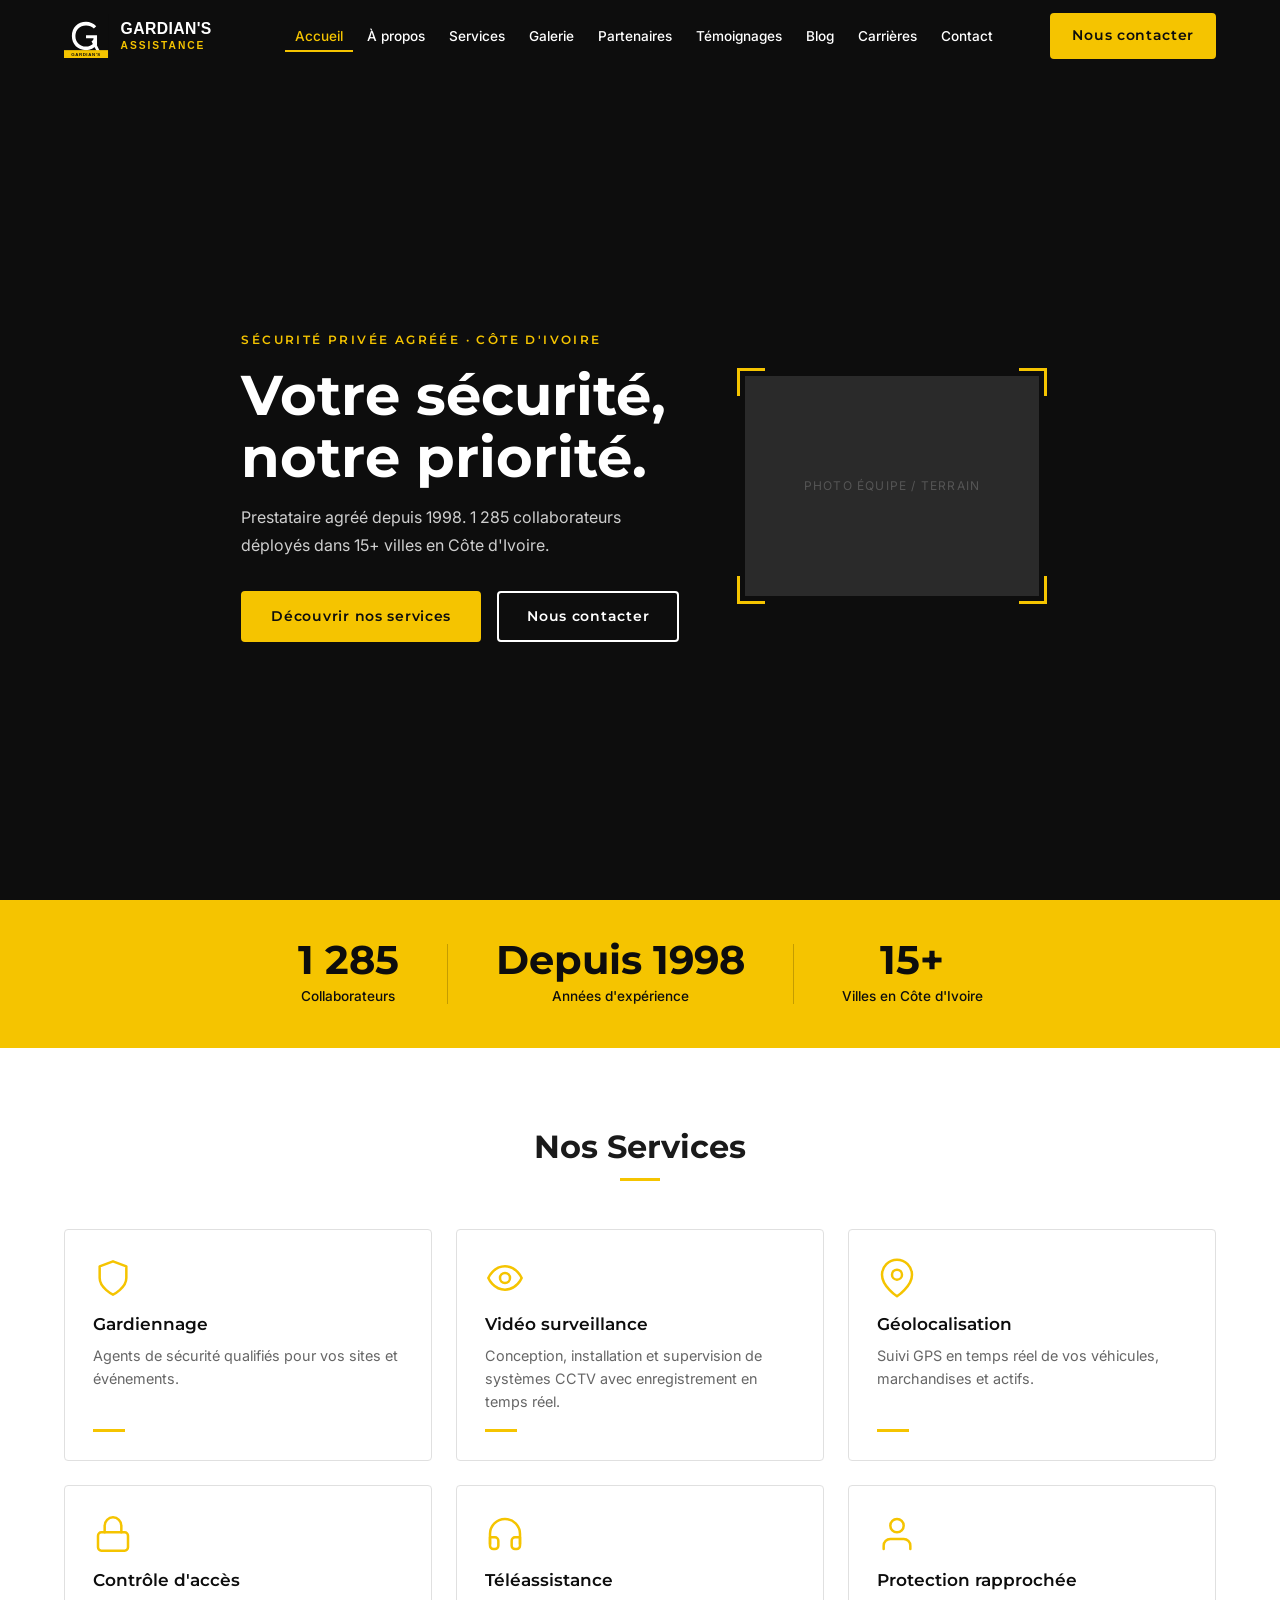
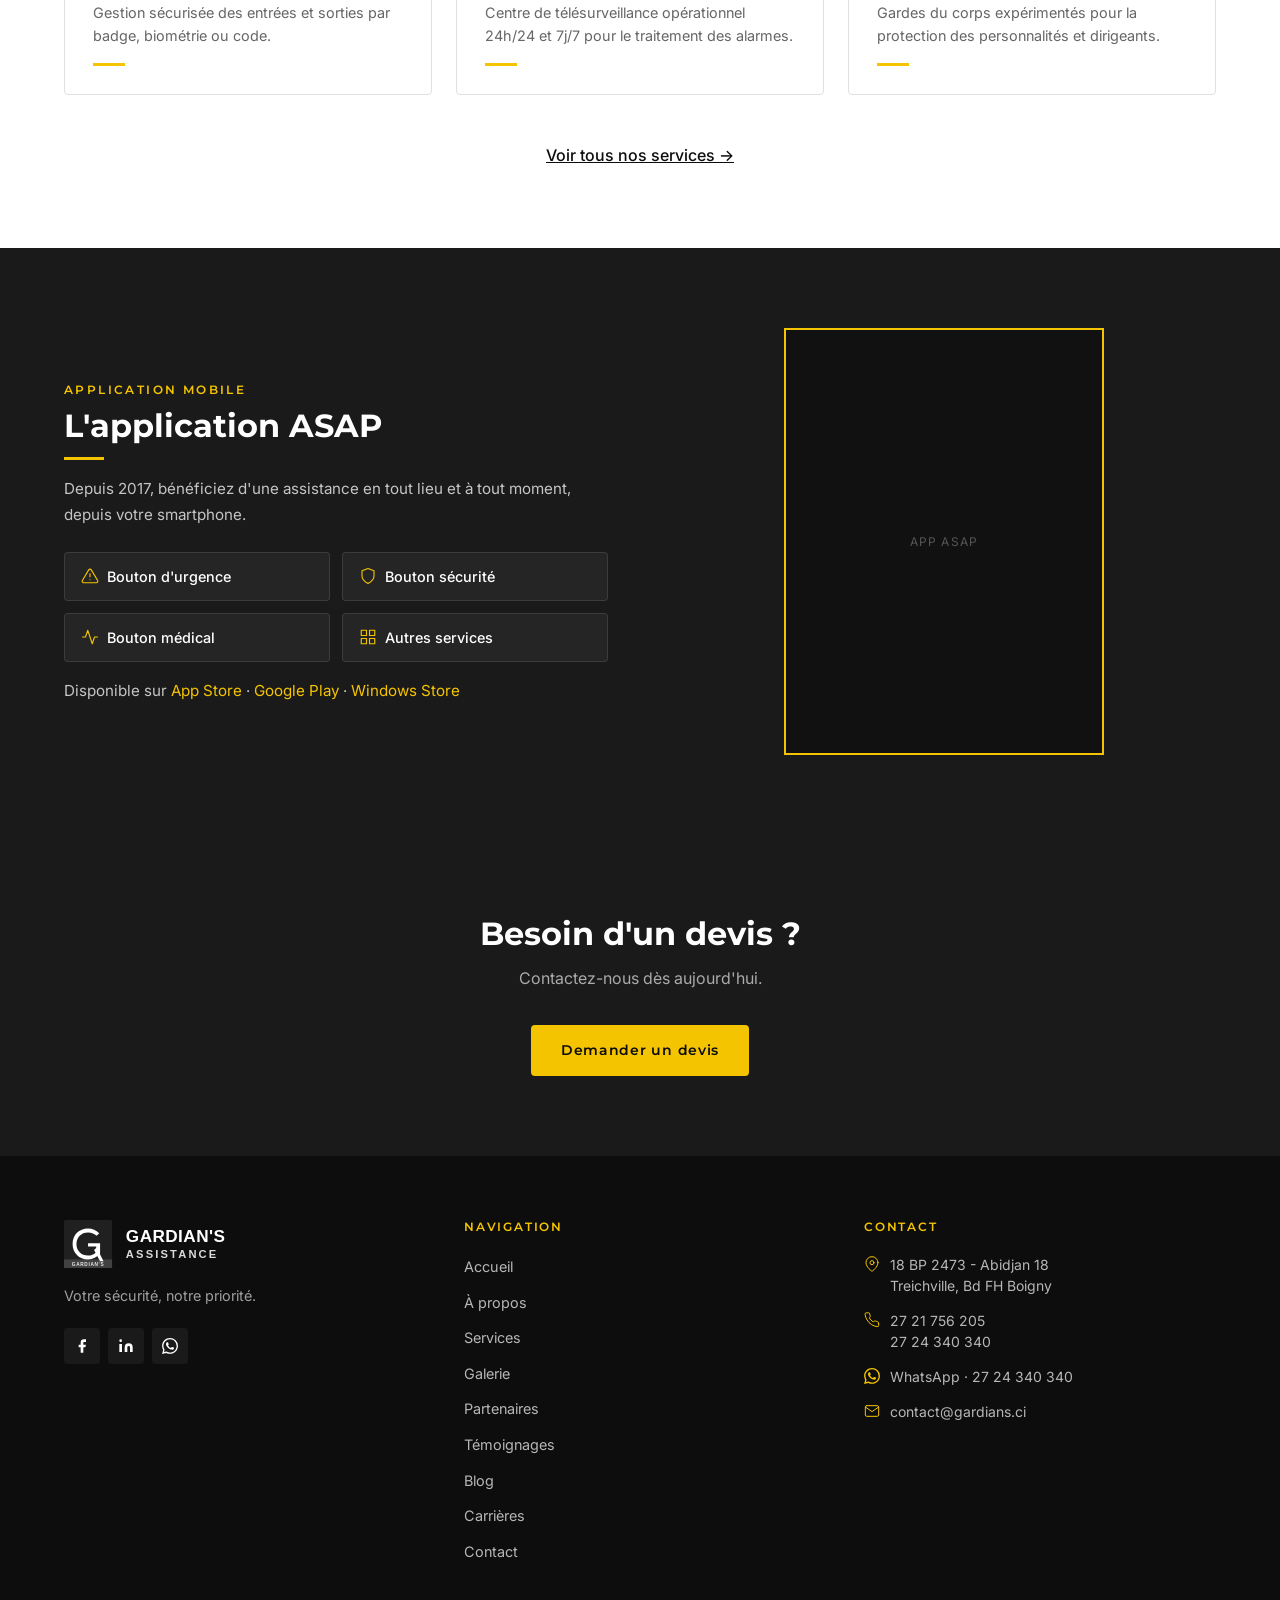
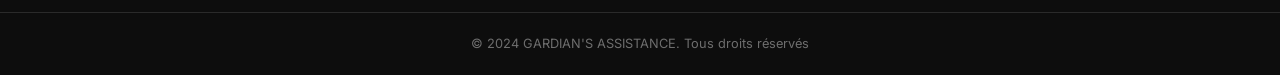
==== commit 60a4e1ef: "style: replace all em-dashes with hyphens or periods across all pages 42 replacements across 10 HTML" ====
--- a/index.html
+++ b/index.html
@@ -3,7 +3,7 @@
 <head>
   <meta charset="UTF-8">
   <meta name="viewport" content="width=device-width, initial-scale=1.0">
-  <title>GARDIAN'S ASSISTANCE — Sécurité privée agréée en Côte d'Ivoire</title>
+  <title>GARDIAN'S ASSISTANCE - Sécurité privée agréée en Côte d'Ivoire</title>
   <meta name="description" content="Prestataire de sécurité privée agréé depuis 1998. Gardiennage, vidéosurveillance, géolocalisation, contrôle d'accès. 1 285 agents dans 15+ villes.">
   <meta name="robots" content="index, follow">
   <meta name="author" content="GARDIAN'S ASSISTANCE">
@@ -12,7 +12,7 @@
   <!-- Open Graph -->
   <meta property="og:type" content="website">
   <meta property="og:site_name" content="GARDIAN'S ASSISTANCE">
-  <meta property="og:title" content="GARDIAN'S ASSISTANCE — Sécurité privée agréée en Côte d'Ivoire">
+  <meta property="og:title" content="GARDIAN'S ASSISTANCE - Sécurité privée agréée en Côte d'Ivoire">
   <meta property="og:description" content="Prestataire de sécurité privée agréé depuis 1998. Gardiennage, vidéosurveillance, géolocalisation, contrôle d'accès. 1 285 agents dans 15+ villes.">
   <meta property="og:image" content="https://gardians.ci/images/og-image.jpg">
   <meta property="og:image:width" content="1200">
@@ -22,7 +22,7 @@
   <!-- Twitter Card -->
   <meta name="twitter:card" content="summary_large_image">
   <meta name="twitter:image" content="https://gardians.ci/images/og-image.jpg">
-  <meta name="twitter:title" content="GARDIAN'S ASSISTANCE — Sécurité privée agréée en Côte d'Ivoire">
+  <meta name="twitter:title" content="GARDIAN'S ASSISTANCE - Sécurité privée agréée en Côte d'Ivoire">
   <!-- Favicon -->
   <link rel="icon" type="image/svg+xml" href="images/logo/gardians-logo.svg">
   <!-- Google Fonts -->
@@ -300,7 +300,7 @@
       <div class="footer__brand">
         <img src="images/logo/gardians-logo-white.svg" alt="GARDIAN'S ASSISTANCE" loading="lazy">
         <p>Votre sécurité, notre priorité.</p>
-        <!-- TODO: URLs Facebook et LinkedIn à fournir — actuellement href="#" -->
+        <!-- TODO: URLs Facebook et LinkedIn à fournir - actuellement href="#" -->
         <div class="footer__socials">
           <a href="https://www.facebook.com/gardiansassistance.officiel/" aria-label="Facebook" class="footer__social-link" target="_blank" rel="noopener noreferrer">
             <svg width="16" height="16" viewBox="0 0 24 24" fill="currentColor" aria-hidden="true"><path d="M18 2h-3a5 5 0 0 0-5 5v3H7v4h3v8h4v-8h3l1-4h-4V7a1 1 0 0 1 1-1h3z"/></svg>
@@ -336,7 +336,7 @@
         <ul role="list">
           <li>
             <svg viewBox="0 0 24 24" fill="none" stroke="currentColor" stroke-width="1.5" stroke-linecap="round" stroke-linejoin="round" aria-hidden="true"><path d="M21 10c0 7-9 13-9 13s-9-6-9-13a9 9 0 1 1 18 0z"/><circle cx="12" cy="10" r="3"/></svg>
-            <span>18 BP 2473 — Abidjan 18<br>Treichville, Bd FH Boigny</span>
+            <span>18 BP 2473 - Abidjan 18<br>Treichville, Bd FH Boigny</span>
           </li>
           <li>
             <svg viewBox="0 0 24 24" fill="none" stroke="currentColor" stroke-width="1.5" stroke-linecap="round" stroke-linejoin="round" aria-hidden="true"><path d="M22 16.92v3a2 2 0 0 1-2.18 2 19.79 19.79 0 0 1-8.63-3.07A19.5 19.5 0 0 1 4.69 12 19.79 19.79 0 0 1 1.61 3.41 2 2 0 0 1 3.6 1.21h3a2 2 0 0 1 2 1.72 12.84 12.84 0 0 0 .7 2.81 2 2 0 0 1-.45 2.11L7.91 8.91a16 16 0 0 0 6 6l.92-.92a2 2 0 0 1 2.11-.45 12.84 12.84 0 0 0 2.81.7A2 2 0 0 1 21.72 16.92z"/></svg>
@@ -354,7 +354,7 @@
       </div>
     </div>
     <div class="footer__bottom">
-      <p>© 2024 GARDIAN'S ASSISTANCE — Tous droits réservés</p>
+      <p>© 2024 GARDIAN'S ASSISTANCE. Tous droits réservés</p>
     </div>
   </footer>
 
--- a/css/base.css
+++ b/css/base.css
@@ -2,6 +2,7 @@
 
 html {
   scroll-behavior: smooth;
+  overflow-x: hidden;
 }
 
 body {
@@ -12,6 +13,7 @@
   line-height: 1.6;
   -webkit-font-smoothing: antialiased;
   -moz-osx-font-smoothing: grayscale;
+  overflow-x: hidden;
 }
 
 /* Container */
@@ -136,3 +138,18 @@
 .breadcrumb span[aria-hidden="true"] {
   color: var(--color-text-muted);
 }
+
+/* Responsive root tokens */
+@media (max-width: 767px) {
+  :root {
+    --spacing-section: 56px;
+    --container-pad: 20px;
+  }
+}
+
+@media (max-width: 479px) {
+  :root {
+    --spacing-section: 48px;
+    --container-pad: 16px;
+  }
+}
--- a/css/components.css
+++ b/css/components.css
@@ -43,6 +43,13 @@
 .btn--full {
   width: 100%;
   display: block;
+}
+
+@media (max-width: 479px) {
+  .btn {
+    padding: 11px 20px;
+    font-size: 0.875rem;
+  }
 }
 
 /* ============================================================
@@ -206,7 +213,8 @@
   display: grid;
   grid-template-columns: 1fr 1fr 1fr;
   gap: 48px;
-  padding: 64px 0 48px;
+  padding-top: 64px;
+  padding-bottom: 48px;
 }
 
 .footer__brand img {
@@ -310,7 +318,8 @@
   .footer__main {
     grid-template-columns: 1fr;
     gap: 40px;
-    padding: 48px 0 32px;
+    padding-top: 48px;
+    padding-bottom: 32px;
   }
 }
 
@@ -334,6 +343,18 @@
   color: var(--color-white);
   font-size: 2.75rem;
   font-weight: 700;
+}
+
+@media (max-width: 767px) {
+  .page-hero {
+    padding-top: 100px;
+    padding-bottom: 40px;
+  }
+  .page-hero h1 { font-size: 2.1rem; }
+}
+
+@media (max-width: 479px) {
+  .page-hero h1 { font-size: 1.875rem; }
 }
 
 /* ============================================================
--- a/css/pages/home.css
+++ b/css/pages/home.css
@@ -16,7 +16,8 @@
   grid-template-columns: 60fr 40fr;
   gap: 64px;
   align-items: center;
-  padding: 80px 0;
+  padding-top: 80px;
+  padding-bottom: 80px;
 }
 
 .hero__badge {
@@ -280,7 +281,8 @@
   .hero__inner {
     grid-template-columns: 1fr;
     gap: 40px;
-    padding: 60px 0 40px;
+    padding-top: 60px;
+    padding-bottom: 40px;
   }
 
   .hero__title { font-size: 2.25rem; }
@@ -298,6 +300,17 @@
   }
 
   .asap-image-wrapper { order: 2; }
+
+  .asap-features { grid-template-columns: 1fr; }
+
+  .hero__ctas {
+    flex-direction: column;
+    align-items: stretch;
+  }
+}
+
+@media (max-width: 479px) {
+  .hero__title { font-size: 1.875rem; }
 }
 
 @media (min-width: 768px) and (max-width: 1023px) {
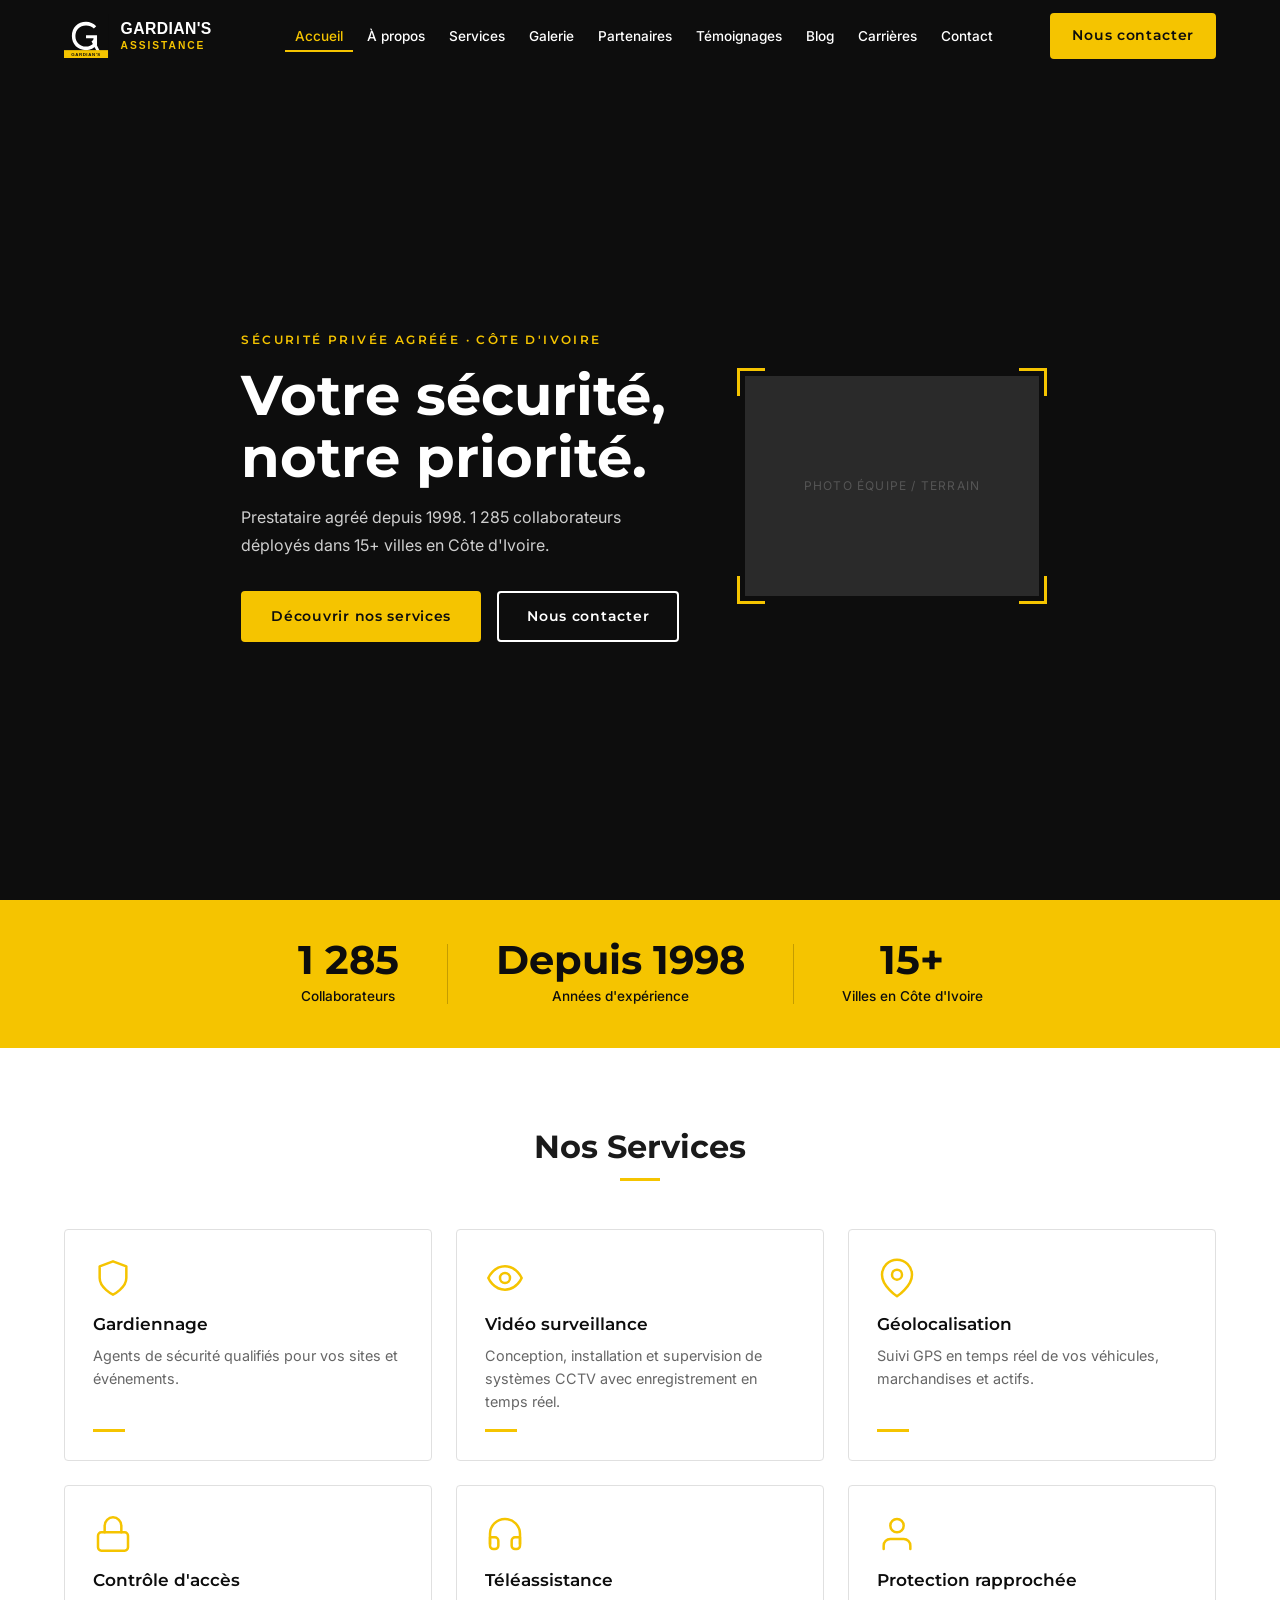
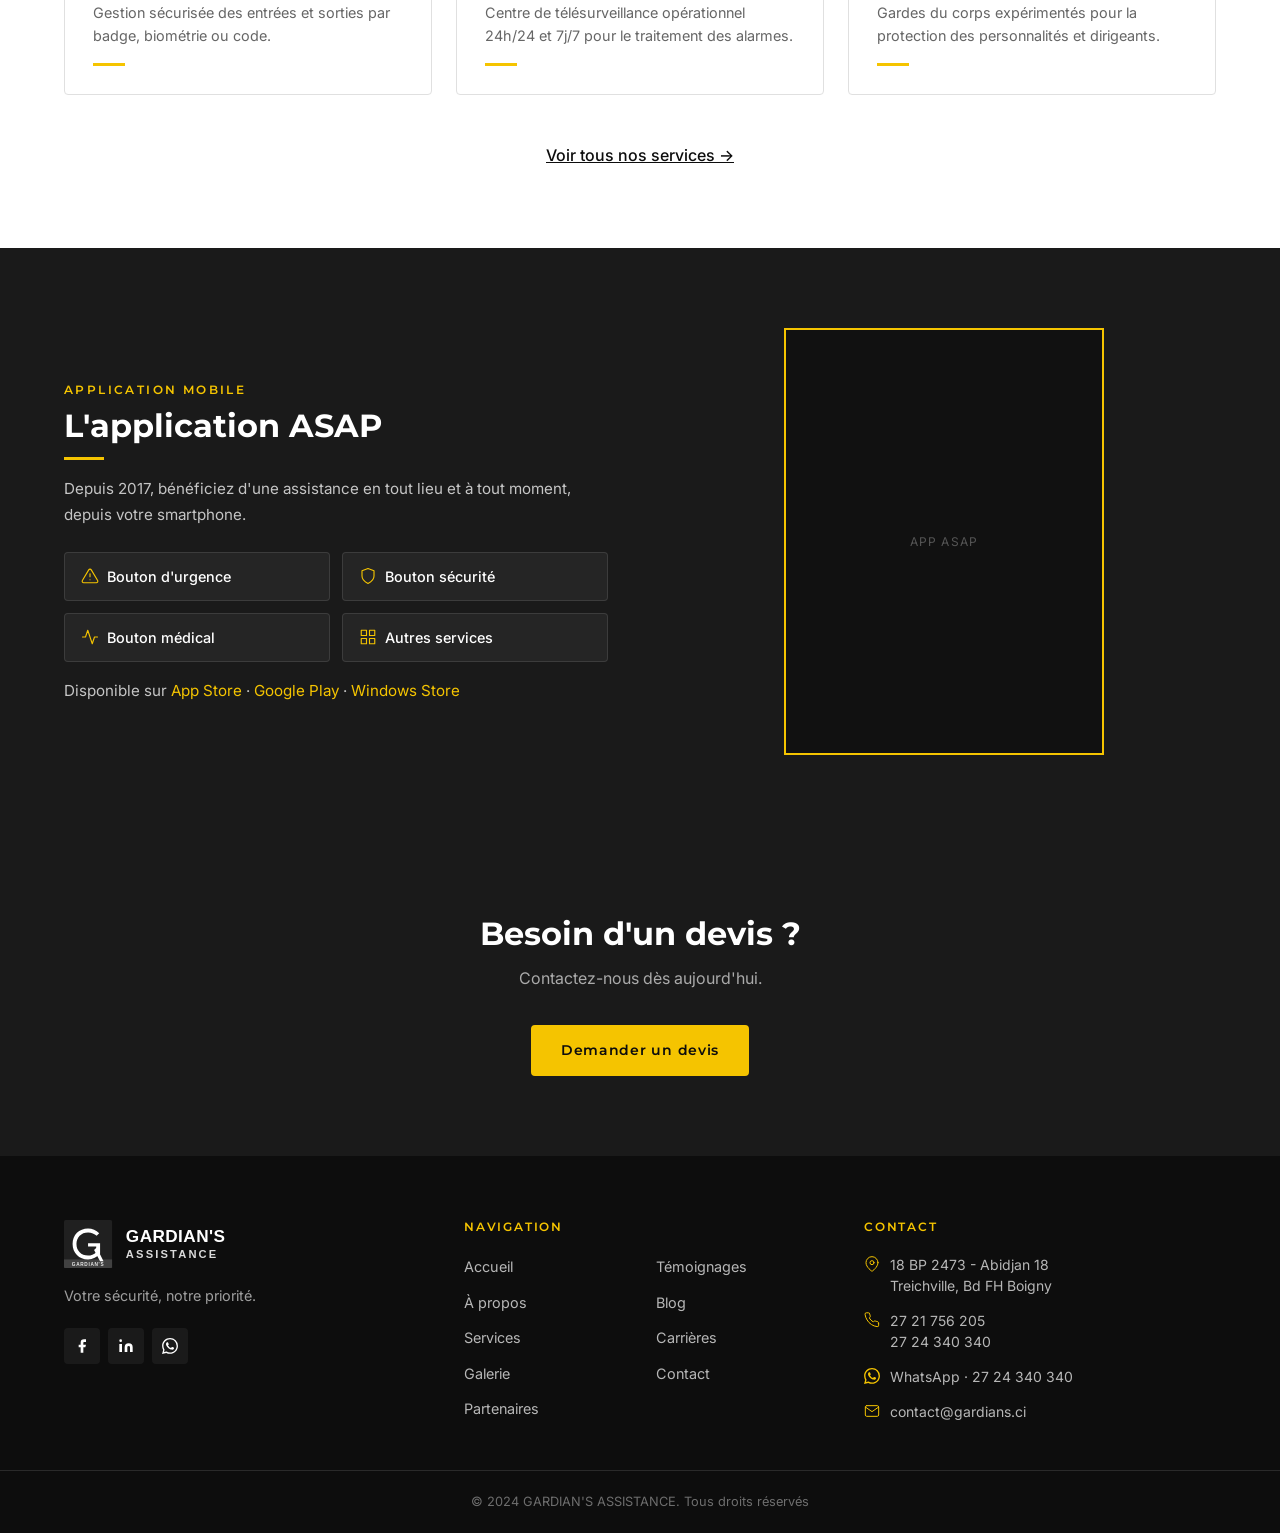
==== commit 833ac82b: "fix: QA pre-delivery corrections - nav: mark active link with class="active" + aria-current on all 9" ====
--- a/index.html
+++ b/index.html
@@ -85,7 +85,7 @@
         <span aria-hidden="true"></span>
       </button>
       <ul class="nav__menu" id="nav-menu" role="list">
-        <li><a href="index.html">Accueil</a></li>
+        <li><a href="index.html" class="active" aria-current="page">Accueil</a></li>
         <li><a href="a-propos.html">À propos</a></li>
         <li><a href="services.html">Services</a></li>
         <li><a href="galerie.html">Galerie</a></li>
--- a/css/variables.css
+++ b/css/variables.css
@@ -21,7 +21,7 @@
   --container-max:   1200px;
   --container-pad:   24px;
 
-  /* Breakpoints (reference only — use in media queries) */
+  /* Breakpoints (reference only - use in media queries) */
   --bp-sm: 480px;
   --bp-md: 768px;
   --bp-lg: 1024px;
--- a/css/base.css
+++ b/css/base.css
@@ -1,4 +1,4 @@
-/* Base — typography, global elements, utilities */
+/* Base - typography, global elements, utilities */
 
 html {
   scroll-behavior: smooth;
--- a/css/components.css
+++ b/css/components.css
@@ -1,4 +1,4 @@
-/* Components — nav, footer, buttons, cards, forms, page-hero, CTA banner */
+/* Components - nav, footer, buttons, cards, forms, page-hero, CTA banner */
 
 /* ============================================================
    BUTTONS
@@ -140,7 +140,7 @@
   width: 24px;
   height: 2px;
   background: var(--color-white);
-  border-radius: 2px;
+  border-radius: var(--radius);
   transition: transform var(--transition), opacity var(--transition);
 }
 
@@ -330,6 +330,18 @@
   }
 }
 
+@media (min-width: 1024px) {
+  .footer__nav ul {
+    display: block;
+    columns: 2;
+    column-gap: 32px;
+  }
+  .footer__nav ul li {
+    margin-bottom: 10px;
+    break-inside: avoid;
+  }
+}
+
 /* ============================================================
    PAGE HERO (internal pages)
    ============================================================ */
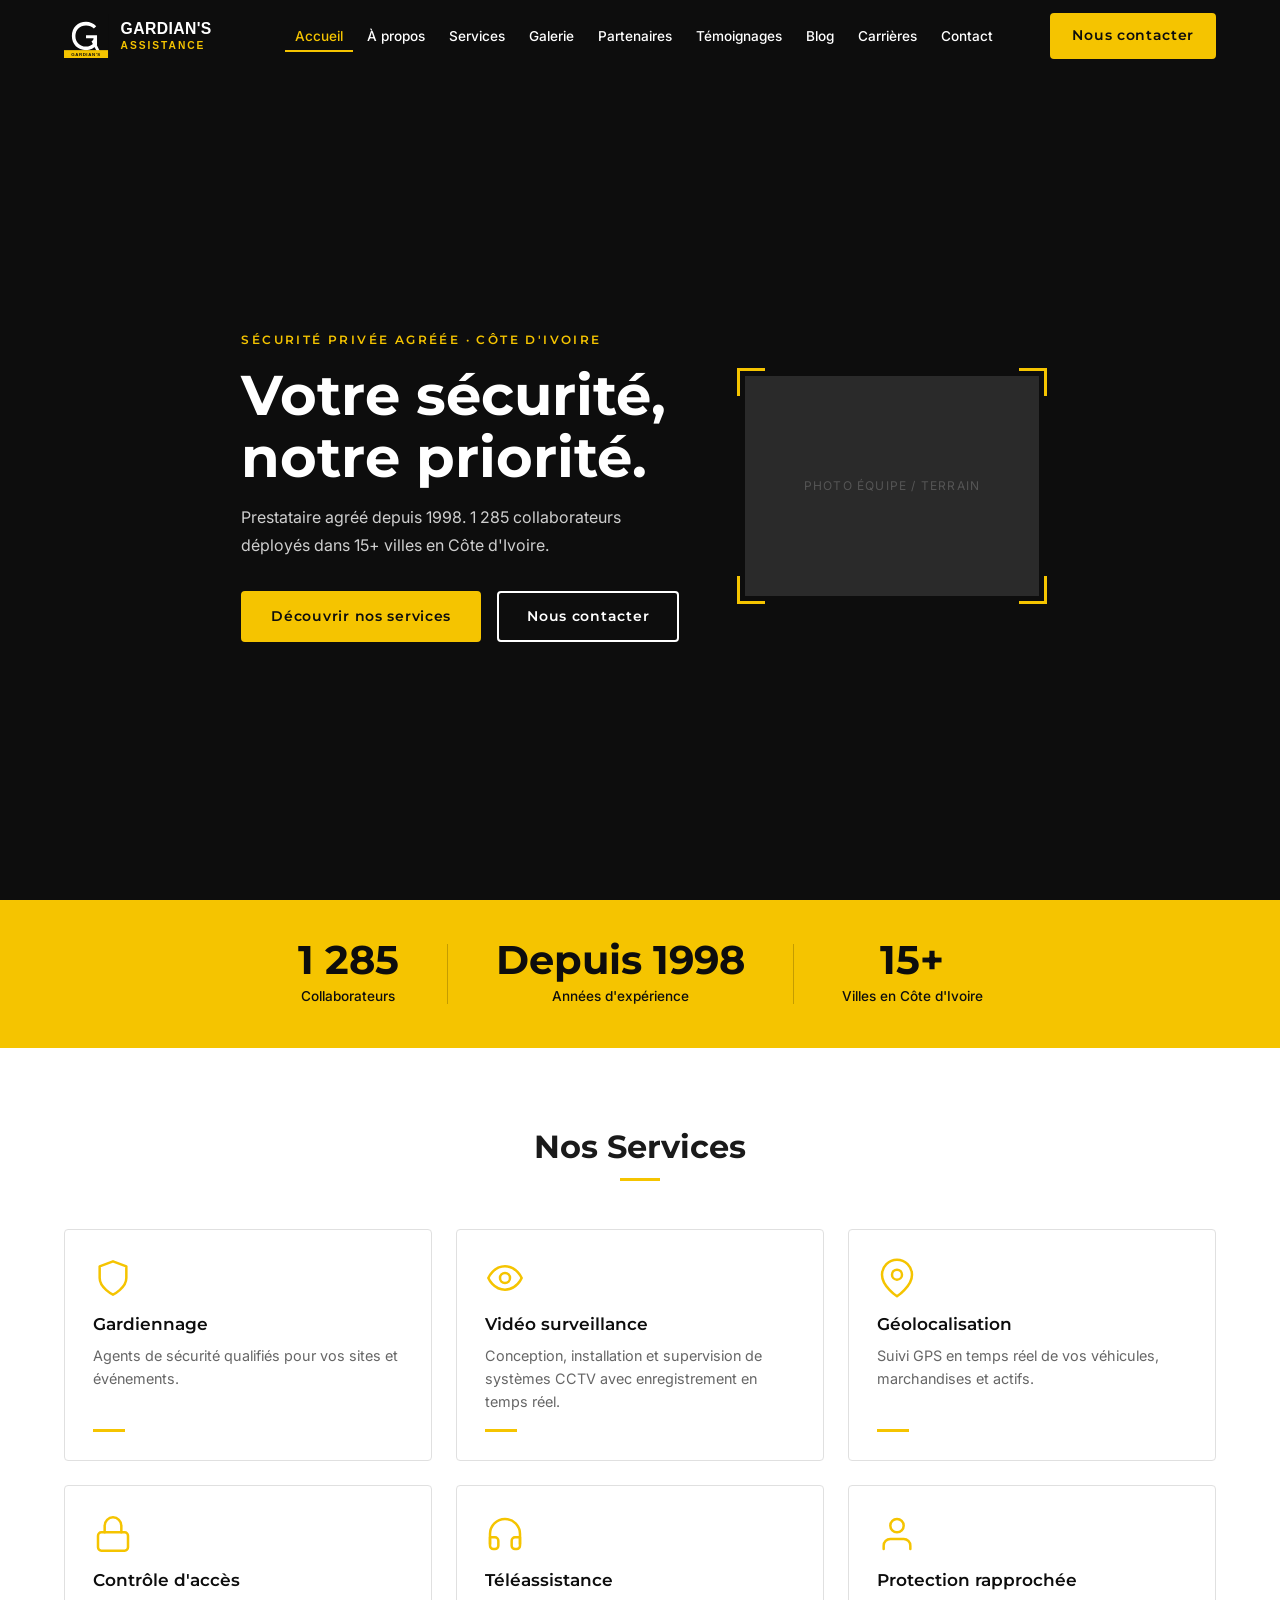
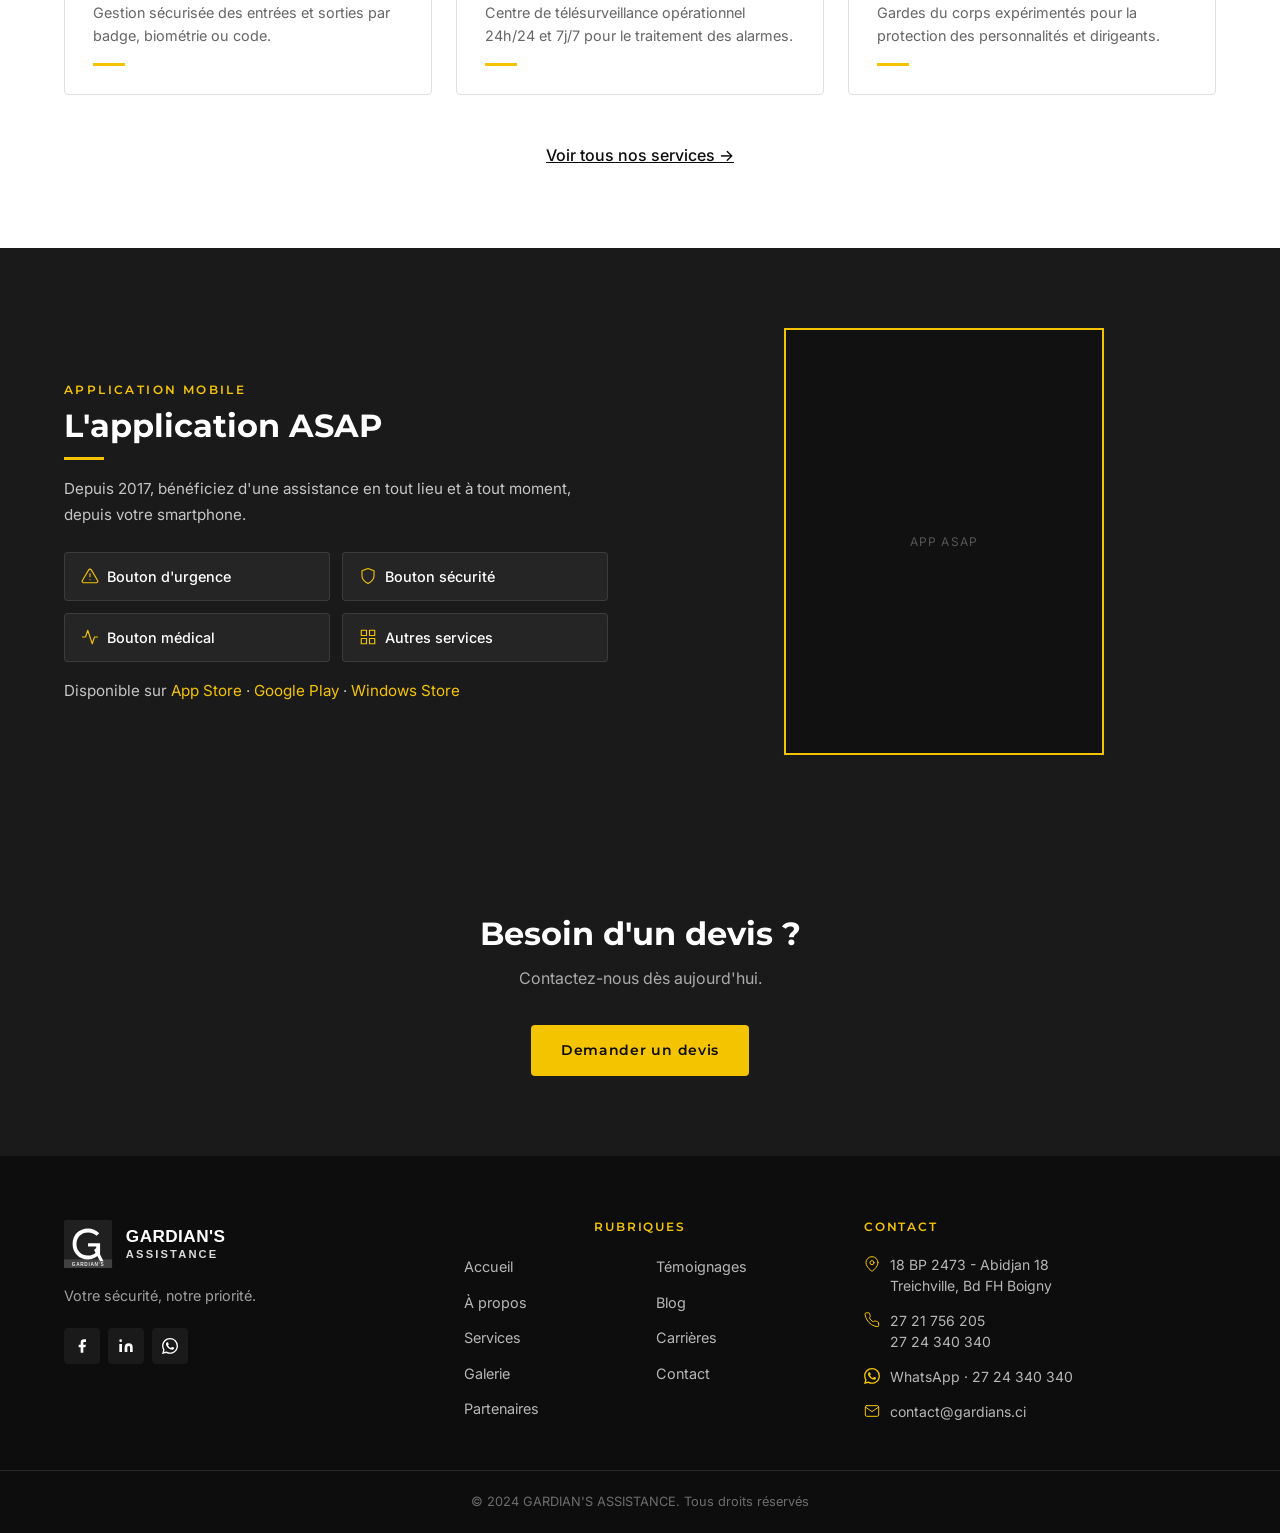
==== commit a13627c3: "style: footer nav heading renamed to Rubriques, centered over columns - rename "NAVIGATION" -> "Rubr" ====
--- a/index.html
+++ b/index.html
@@ -316,7 +316,7 @@
 
       <!-- Col 2: Navigation -->
       <nav class="footer__nav" aria-label="Navigation footer">
-        <h3 class="footer__heading">NAVIGATION</h3>
+        <h3 class="footer__heading">Rubriques</h3>
         <ul role="list">
           <li><a href="index.html">Accueil</a></li>
           <li><a href="a-propos.html">À propos</a></li>
--- a/css/components.css
+++ b/css/components.css
@@ -331,6 +331,9 @@
 }
 
 @media (min-width: 1024px) {
+  .footer__nav .footer__heading {
+    text-align: center;
+  }
   .footer__nav ul {
     display: block;
     columns: 2;
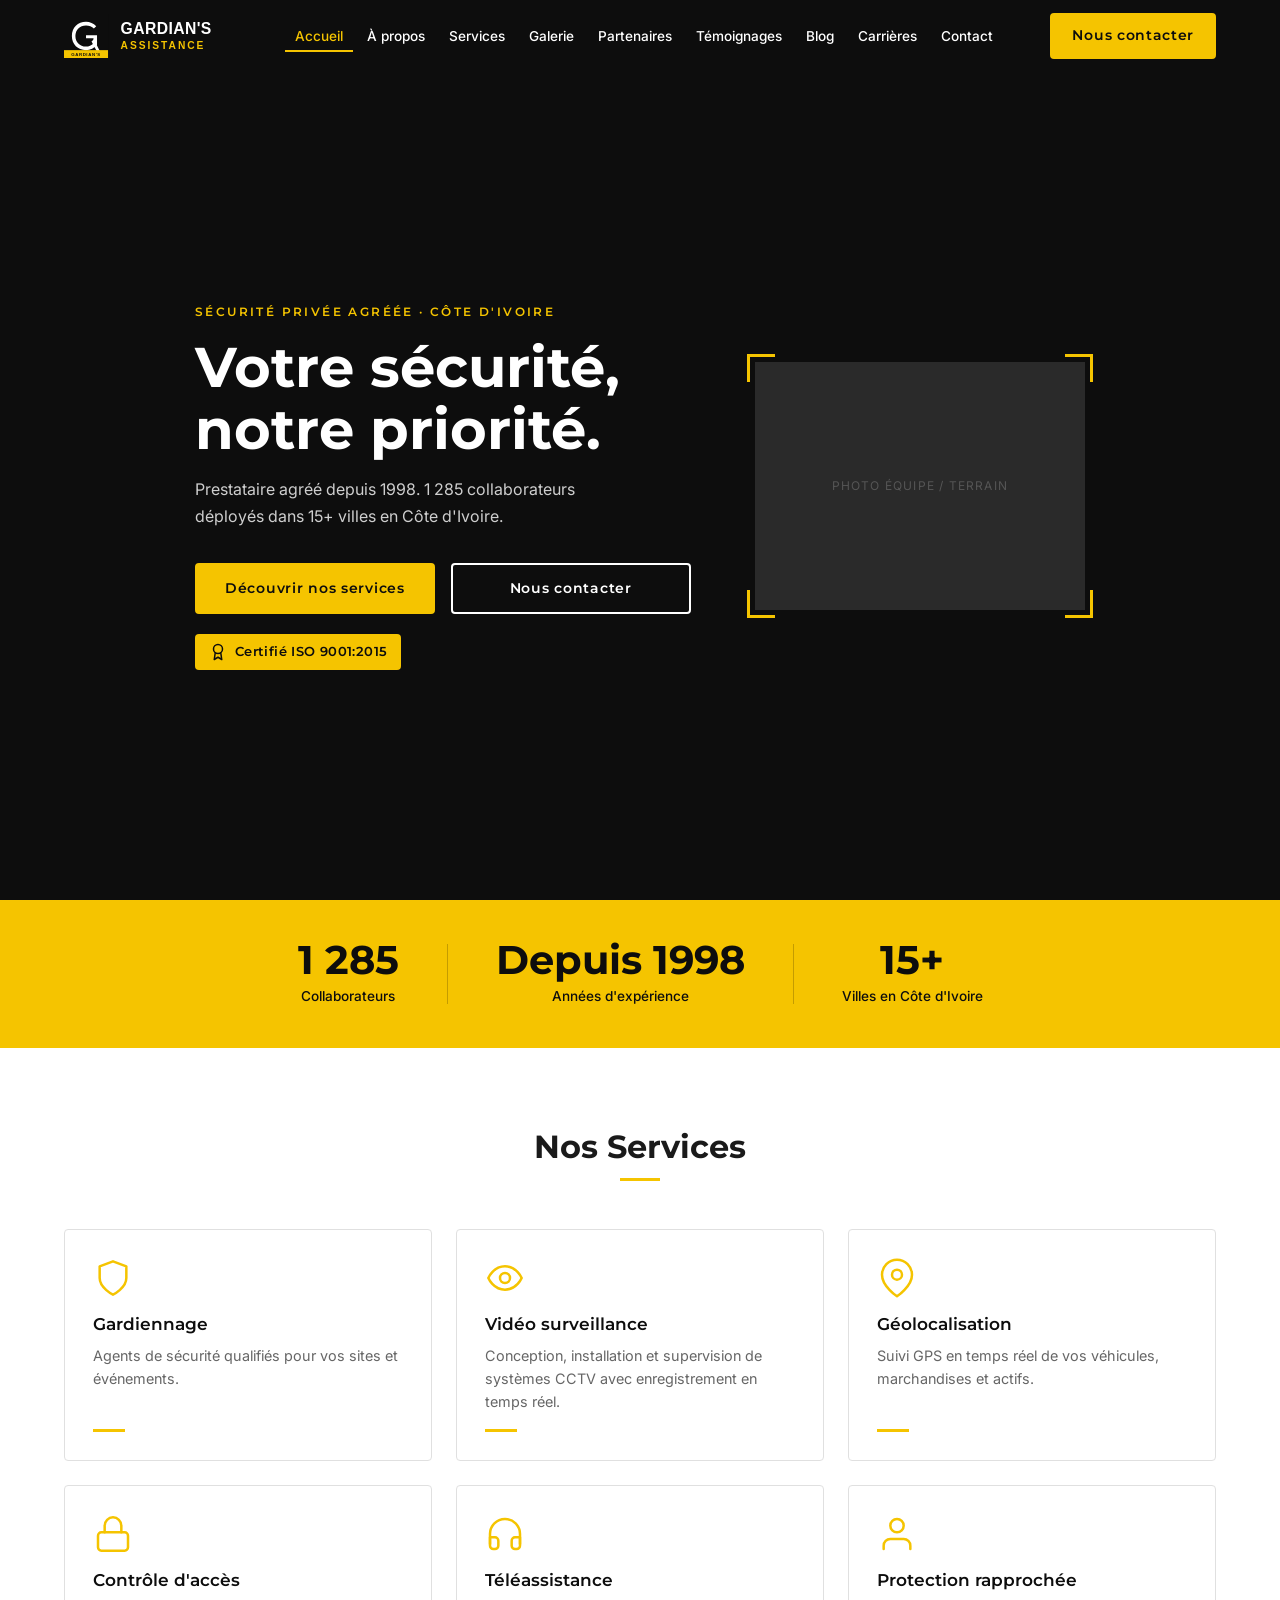
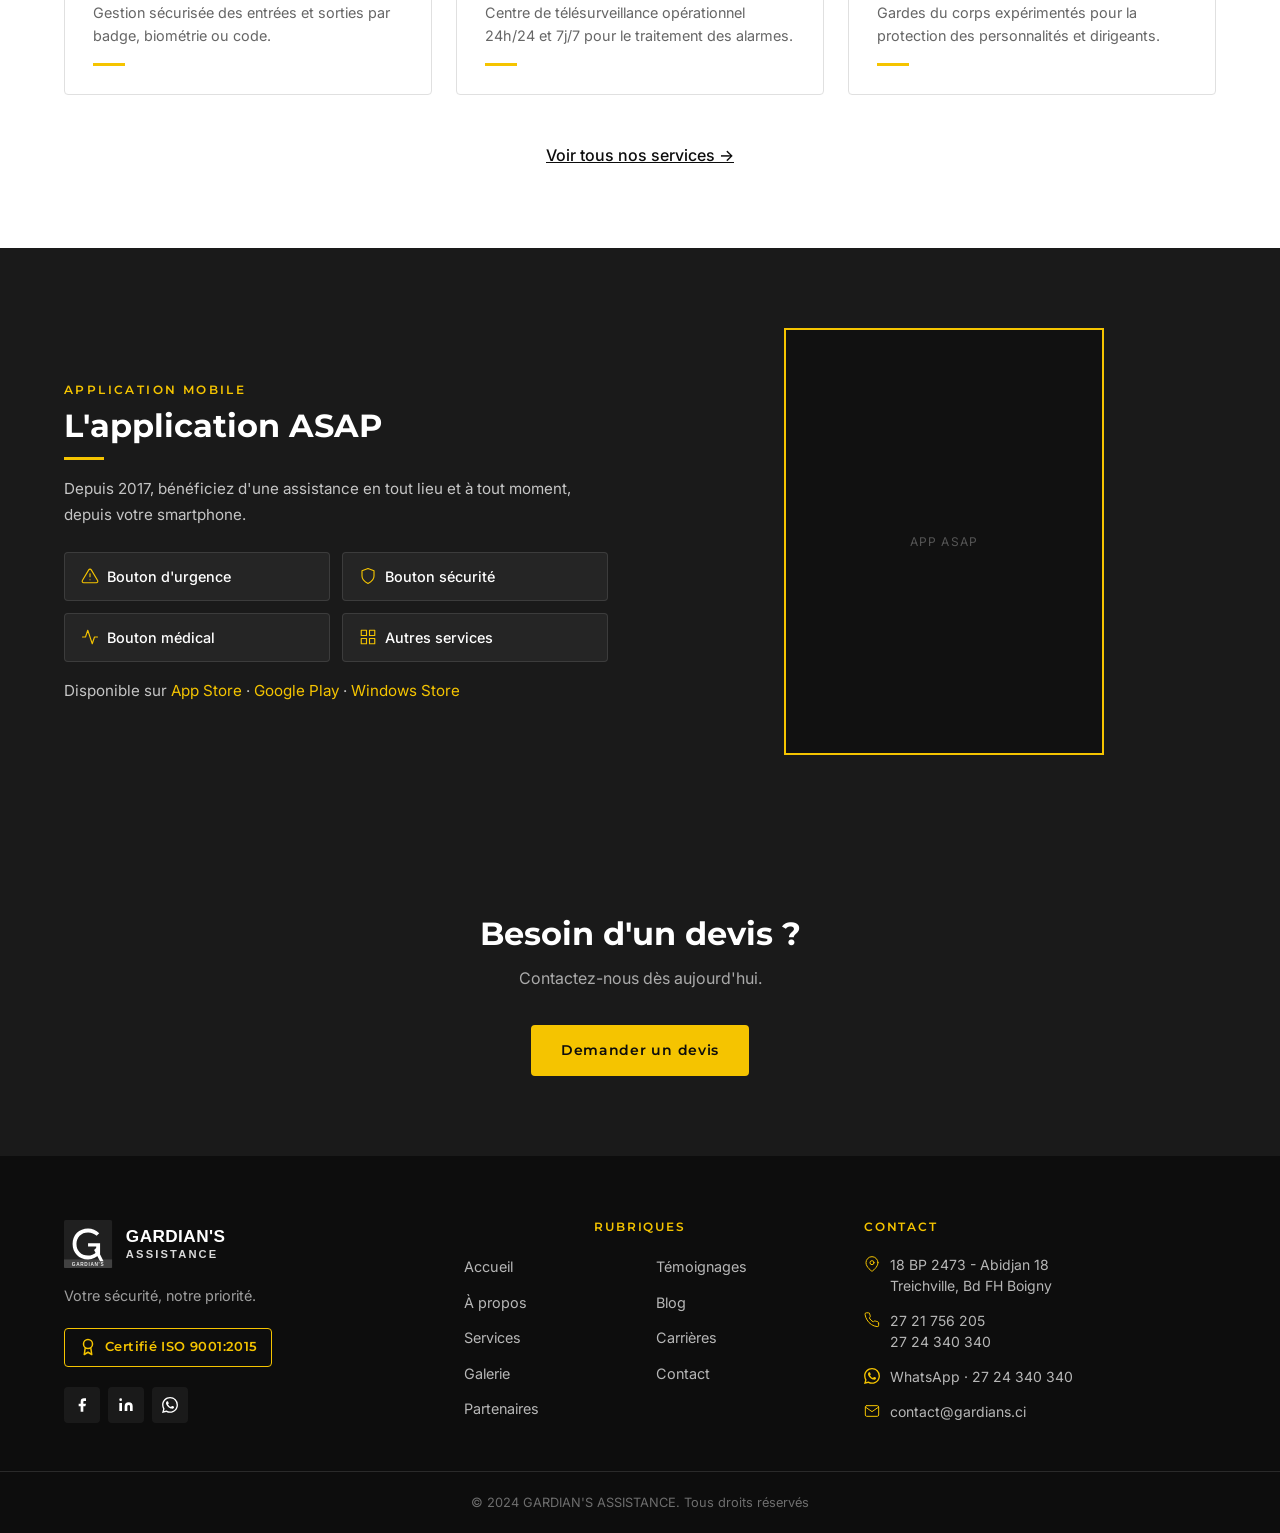
==== commit b6c6363e: "feat: highlight ISO 9001:2015 certification - home hero: ISO 9001 trust badge under the CTAs - about" ====
--- a/index.html
+++ b/index.html
@@ -113,6 +113,13 @@
             <a href="services.html" class="btn btn--primary">Découvrir nos services</a>
             <a href="contact.html" class="btn btn--outline">Nous contacter</a>
           </div>
+          <!-- TODO: remplacer par le logo officiel ISO 9001 fourni par le client -->
+          <div class="hero__cert">
+            <span class="cert-badge">
+              <svg viewBox="0 0 24 24" fill="none" stroke="currentColor" stroke-width="2" stroke-linecap="round" stroke-linejoin="round" aria-hidden="true"><circle cx="12" cy="8" r="6"/><path d="M8.21 13.89 7 22l5-3 5 3-1.21-8.11"/></svg>
+              Certifié ISO 9001:2015
+            </span>
+          </div>
         </div>
         <!-- Right column: image with L-corner frame -->
         <div class="hero__image-frame">
@@ -300,6 +307,13 @@
       <div class="footer__brand">
         <img src="images/logo/gardians-logo-white.svg" alt="GARDIAN'S ASSISTANCE" loading="lazy">
         <p>Votre sécurité, notre priorité.</p>
+        <!-- TODO: remplacer par le logo officiel ISO 9001 fourni par le client -->
+        <div class="footer__cert">
+          <span class="cert-badge cert-badge--outline">
+            <svg viewBox="0 0 24 24" fill="none" stroke="currentColor" stroke-width="2" stroke-linecap="round" stroke-linejoin="round" aria-hidden="true"><circle cx="12" cy="8" r="6"/><path d="M8.21 13.89 7 22l5-3 5 3-1.21-8.11"/></svg>
+            Certifié ISO 9001:2015
+          </span>
+        </div>
         <!-- TODO: URLs Facebook et LinkedIn à fournir - actuellement href="#" -->
         <div class="footer__socials">
           <a href="https://www.facebook.com/gardiansassistance.officiel/" aria-label="Facebook" class="footer__social-link" target="_blank" rel="noopener noreferrer">
--- a/css/components.css
+++ b/css/components.css
@@ -314,6 +314,74 @@
   font-size: 0.8rem;
 }
 
+/* ============================================================
+   ISO 9001 CERTIFICATION BADGE & HIGHLIGHT
+   ============================================================ */
+.cert-badge {
+  display: inline-flex;
+  align-items: center;
+  gap: 8px;
+  padding: 8px 14px;
+  background: var(--color-yellow);
+  color: var(--color-black);
+  font-family: var(--font-heading);
+  font-weight: 600;
+  font-size: 0.8rem;
+  letter-spacing: 0.03em;
+  border-radius: var(--radius);
+}
+
+.cert-badge svg {
+  width: 18px;
+  height: 18px;
+  flex-shrink: 0;
+}
+
+.cert-badge--outline {
+  background: transparent;
+  color: var(--color-yellow);
+  border: 1px solid var(--color-yellow);
+}
+
+.footer__cert {
+  margin-bottom: 20px;
+}
+
+.cert-highlight {
+  display: flex;
+  align-items: flex-start;
+  gap: 16px;
+  margin-top: 24px;
+  padding: 20px 24px;
+  background: var(--color-gray-light);
+  border-top: 3px solid var(--color-yellow);
+  border-radius: var(--radius);
+}
+
+.cert-highlight__icon {
+  flex-shrink: 0;
+  color: var(--color-yellow);
+}
+
+.cert-highlight__icon svg {
+  width: 40px;
+  height: 40px;
+}
+
+.cert-highlight__title {
+  font-family: var(--font-heading);
+  font-weight: 700;
+  font-size: 1rem;
+  color: var(--color-text-body);
+  margin-bottom: 4px;
+}
+
+.cert-highlight__text {
+  font-size: 0.875rem;
+  color: var(--color-text-muted);
+  line-height: 1.5;
+}
+
 @media (max-width: 767px) {
   .footer__main {
     grid-template-columns: 1fr;
--- a/css/pages/home.css
+++ b/css/pages/home.css
@@ -55,6 +55,21 @@
   flex-wrap: wrap;
 }
 
+/* Desktop/tablet: equal-width hero buttons (both sized to the wider one) */
+@media (min-width: 768px) {
+  .hero__ctas {
+    display: inline-grid;
+    grid-template-columns: repeat(2, 1fr);
+  }
+  .hero__ctas .btn {
+    text-align: center;
+  }
+}
+
+.hero__cert {
+  margin-top: 20px;
+}
+
 /* Hero image frame with L-shaped yellow corners */
 .hero__image-frame {
   position: relative;
